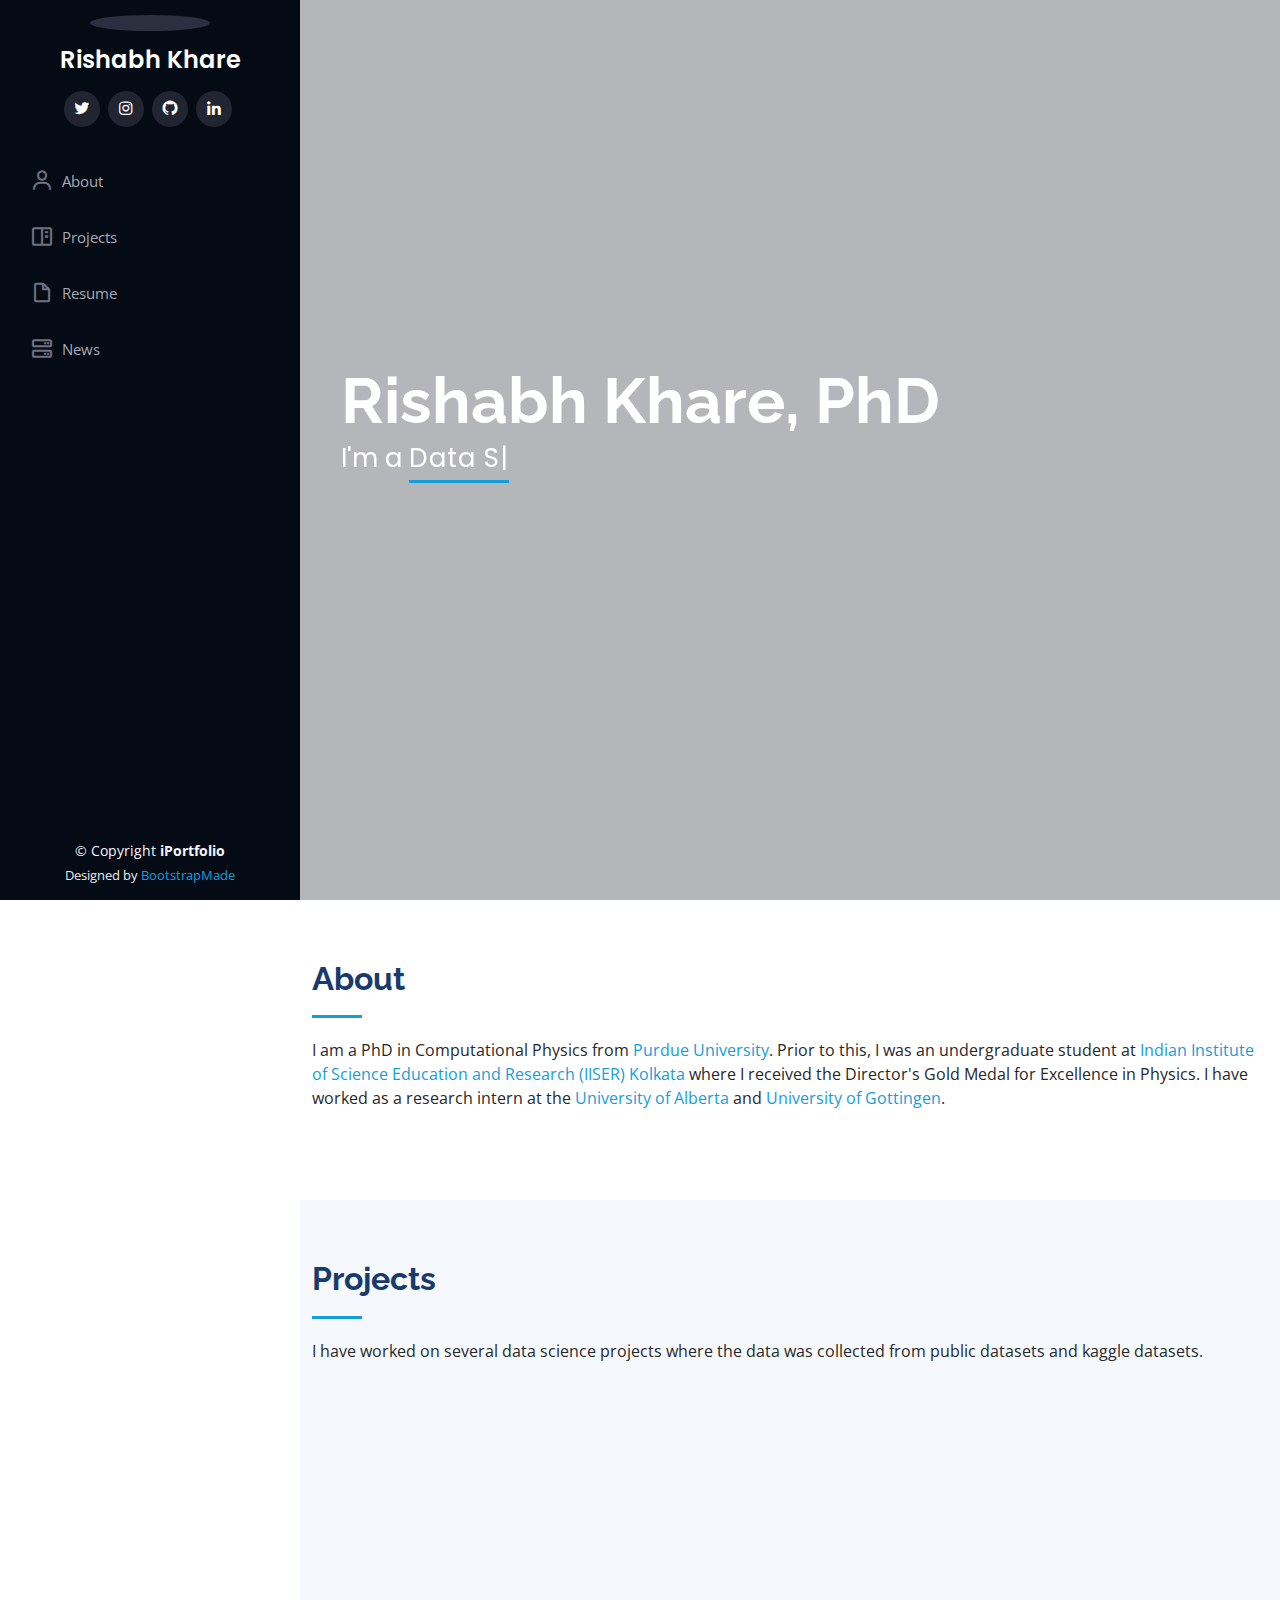
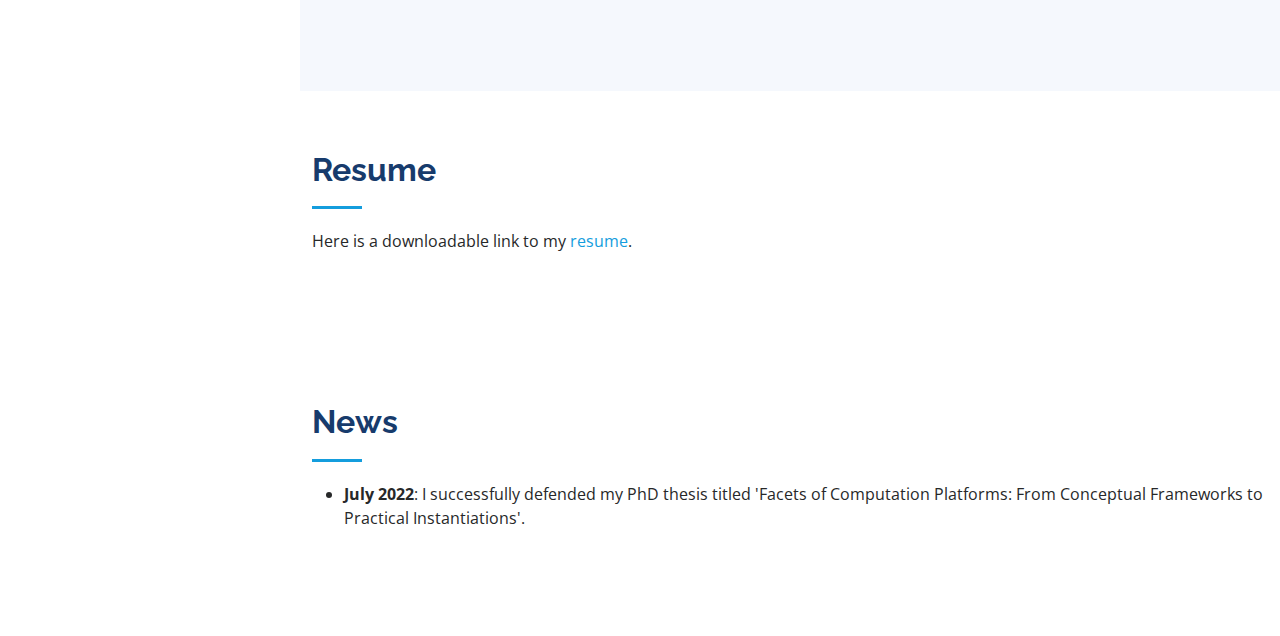
==== index.html @ c4507244 "changed contact section" ====
<!DOCTYPE html>
<html lang="en">

<head>
  <meta charset="utf-8">
  <meta content="width=device-width, initial-scale=1.0" name="viewport">

  <title>Rishabh Khare - Index</title>
  <meta content="" name="description">
  <meta content="" name="keywords">

  <!-- Favicons -->
  <link href="assets/img/favicon.png" rel="icon">
  <link href="assets/img/apple-touch-icon.png" rel="apple-touch-icon">

  <!-- Google Fonts -->
  <link
    href="https://fonts.googleapis.com/css?family=Open+Sans:300,300i,400,400i,600,600i,700,700i|Raleway:300,300i,400,400i,500,500i,600,600i,700,700i|Poppins:300,300i,400,400i,500,500i,600,600i,700,700i"
    rel="stylesheet">

  <!-- Vendor CSS Files -->
  <link href="assets/vendor/aos/aos.css" rel="stylesheet">
  <link href="assets/vendor/bootstrap/css/bootstrap.min.css" rel="stylesheet">
  <link href="assets/vendor/bootstrap-icons/bootstrap-icons.css" rel="stylesheet">
  <link href="assets/vendor/boxicons/css/boxicons.min.css" rel="stylesheet">
  <link href="assets/vendor/glightbox/css/glightbox.min.css" rel="stylesheet">
  <link href="assets/vendor/swiper/swiper-bundle.min.css" rel="stylesheet">

  <!-- Template Main CSS File -->
  <link href="assets/css/style.css" rel="stylesheet">

  <!-- =======================================================
  * Template Name: iPortfolio - v3.7.0
  * Template URL: https://bootstrapmade.com/iportfolio-bootstrap-portfolio-websites-template/
  * Author: BootstrapMade.com
  * License: https://bootstrapmade.com/license/
  ======================================================== -->
</head>

<body>

  <!-- ======= Mobile nav toggle button ======= -->
  <i class="bi bi-list mobile-nav-toggle d-xl-none"></i>

  <!-- ======= Header ======= -->
  <header id="header">
    <div class="d-flex flex-column">

      <div class="profile">
        <img src="assets/img/profile-img.jpeg" alt="" class="img-fluid rounded-circle">
        <h1 class="text-light"><a href="index.html">Rishabh Khare</a></h1>
        <div class="social-links mt-3 text-center">
          <a href="https://twitter.com/rish_khare" class="twitter"><i class="bx bxl-twitter"></i></a>
          <!-- <a href="#" class="facebook"><i class="bx bxl-facebook"></i></a> -->
          <a href="https://www.instagram.com/amateu_rish/" class="instagram"><i class="bx bxl-instagram"></i></a>
          <!-- <a href="#" class="google-plus"><i class="bx bxl-skype"></i></a> -->
          <a href="https://github.com/rishkhare" class="github"><i class="bx bxl-github"></i></a>
          <a href="https://www.linkedin.com/in/rishabhkhare/" class="linkedin"><i class="bx bxl-linkedin"></i></a>
        </div>
      </div>

      <nav id="navbar" class="nav-menu navbar">
        <ul>
          <!-- <li><a href="#hero" class="nav-link scrollto active"><i class="bx bx-home"></i> <span>Home</span></a></li> -->
          <li><a href="#about" class="nav-link scrollto"><i class="bx bx-user"></i> <span>About</span></a></li>
          <li><a href="#portfolio" class="nav-link scrollto"><i class="bx bx-book-content"></i>
              <span>Projects</span></a></li>
          <li><a href="#resume" class="nav-link scrollto"><i class="bx bx-file-blank"></i> <span>Resume</span></a></li>
          <li><a href="#services" class="nav-link scrollto"><i class="bx bx-server"></i> <span>News</span></a></li>
          <!-- <li><a href="#contact" class="nav-link scrollto"><i class="bx bx-envelope"></i> <span>Contact</span></a></li> -->
        </ul>
      </nav><!-- .nav-menu -->
    </div>
  </header><!-- End Header -->

  <!-- ======= Hero Section ======= -->
  <section id="hero" class="d-flex flex-column justify-content-center align-items-center">
    <div class="hero-container" data-aos="fade-in">
      <h1>Rishabh Khare, PhD</h1>
      <p>I'm a <span class="typed" data-typed-items="Data Scientist, Researcher, Educator"></span></p>
    </div>
  </section>
  <!--End Hero-->

  <main id="main">

    <!-- ======= About Section ======= -->
    <section id="about" class="about">
      <div class="container">

        <div class="section-title">
          <h2>About</h2>
          <p>I am a PhD in Computational Physics from <a href="https://purdue.edu">Purdue University</a>. Prior to this,
            I was an undergraduate student at <a href="https://www.iiserkol.ac.in">Indian Institute of Science Education
              and Research (IISER) Kolkata</a> where I received the Director's Gold Medal for Excellence in Physics. I
            have worked as a research intern at the <a href="https://www.ualberta.ca">University of Alberta</a> and <a
              href="https://www.uni-goettingen.de/en/1.html">University of Gottingen</a>.

          </p>
        </div>

        <!-- <div class="row">
          <div class="col-lg-4" data-aos="fade-right">
            <img src="assets/img/profile-img.jpg" class="img-fluid" alt="">
          </div>
          <div class="col-lg-8 pt-4 pt-lg-0 content" data-aos="fade-left">
            <h3>UI/UX Designer &amp; Web Developer.</h3>
            <p class="fst-italic">
              Lorem ipsum dolor sit amet, consectetur adipiscing elit, sed do eiusmod tempor incididunt ut labore et
              dolore
              magna aliqua.
            </p>
            <div class="row">
              <div class="col-lg-6">
                <ul>
                  <li><i class="bi bi-chevron-right"></i> <strong>Birthday:</strong> <span>1 May 1995</span></li>
                  <li><i class="bi bi-chevron-right"></i> <strong>Website:</strong> <span>www.example.com</span></li>
                  <li><i class="bi bi-chevron-right"></i> <strong>Phone:</strong> <span>+123 456 7890</span></li>
                  <li><i class="bi bi-chevron-right"></i> <strong>City:</strong> <span>West Lafayette, IN, USA</span>
                  </li>
                </ul>
              </div>
              <div class="col-lg-6">
                <ul>
                  <li><i class="bi bi-chevron-right"></i> <strong>Age:</strong> <span>30</span></li>
                  <li><i class="bi bi-chevron-right"></i> <strong>Degree:</strong> <span>Master</span></li>
                  <li><i class="bi bi-chevron-right"></i> <strong>PhEmailone:</strong> <span>email@example.com</span>
                  </li>
                  <li><i class="bi bi-chevron-right"></i> <strong>Freelance:</strong> <span>Available</span></li>
                </ul>
              </div>
            </div>
            <p>

            </p>
          </div>
        </div> -->

      </div>
    </section><!-- End About Section -->

    <!-- ======= Facts Section ======= -->
    <!-- <section id="facts" class="facts">
      <div class="container">

        <div class="section-title">
          <h2>Facts</h2>
          <p>Magnam dolores commodi suscipit. Necessitatibus eius consequatur ex aliquid fuga eum quidem. Sit sint
            consectetur velit. Quisquam quos quisquam cupiditate. Et nemo qui impedit suscipit alias ea. Quia fugiat sit
            in iste officiis commodi quidem hic quas.</p>
        </div>

        <div class="row no-gutters">

          <div class="col-lg-3 col-md-6 d-md-flex align-items-md-stretch" data-aos="fade-up">
            <div class="count-box">
              <i class="bi bi-emoji-smile"></i>
              <span data-purecounter-start="0" data-purecounter-end="232" data-purecounter-duration="1"
                class="purecounter"></span>
              <p><strong>Happy Clients</strong> consequuntur quae</p>
            </div>
          </div>

          <div class="col-lg-3 col-md-6 d-md-flex align-items-md-stretch" data-aos="fade-up" data-aos-delay="100">
            <div class="count-box">
              <i class="bi bi-journal-richtext"></i>
              <span data-purecounter-start="0" data-purecounter-end="521" data-purecounter-duration="1"
                class="purecounter"></span>
              <p><strong>Projects</strong> adipisci atque cum quia aut</p>
            </div>
          </div>

          <div class="col-lg-3 col-md-6 d-md-flex align-items-md-stretch" data-aos="fade-up" data-aos-delay="200">
            <div class="count-box">
              <i class="bi bi-headset"></i>
              <span data-purecounter-start="0" data-purecounter-end="1453" data-purecounter-duration="1"
                class="purecounter"></span>
              <p><strong>Hours Of Support</strong> aut commodi quaerat</p>
            </div>
          </div>

          <div class="col-lg-3 col-md-6 d-md-flex align-items-md-stretch" data-aos="fade-up" data-aos-delay="300">
            <div class="count-box">
              <i class="bi bi-people"></i>
              <span data-purecounter-start="0" data-purecounter-end="32" data-purecounter-duration="1"
                class="purecounter"></span>
              <p><strong>Hard Workers</strong> rerum asperiores dolor</p>
            </div>
          </div>

        </div>

      </div>
    </section>End Facts Section -->

    <!-- ======= Skills Section ======= -->
    <!-- <section id="skills" class="skills section-bg">
      <div class="container">

        <div class="section-title">
          <h2>Skills</h2>
          <p>Magnam dolores commodi suscipit. Necessitatibus eius consequatur ex aliquid fuga eum quidem. Sit sint
            consectetur velit. Quisquam quos quisquam cupiditate. Et nemo qui impedit suscipit alias ea. Quia fugiat sit
            in iste officiis commodi quidem hic quas.</p>
        </div>

        <div class="row skills-content">

          <div class="col-lg-6" data-aos="fade-up">

            <div class="progress">
              <span class="skill">HTML <i class="val">100%</i></span>
              <div class="progress-bar-wrap">
                <div class="progress-bar" role="progressbar" aria-valuenow="100" aria-valuemin="0" aria-valuemax="100">
                </div>
              </div>
            </div>

            <div class="progress">
              <span class="skill">CSS <i class="val">90%</i></span>
              <div class="progress-bar-wrap">
                <div class="progress-bar" role="progressbar" aria-valuenow="90" aria-valuemin="0" aria-valuemax="100">
                </div>
              </div>
            </div>

            <div class="progress">
              <span class="skill">JavaScript <i class="val">75%</i></span>
              <div class="progress-bar-wrap">
                <div class="progress-bar" role="progressbar" aria-valuenow="75" aria-valuemin="0" aria-valuemax="100">
                </div>
              </div>
            </div>

          </div>

          <div class="col-lg-6" data-aos="fade-up" data-aos-delay="100">

            <div class="progress">
              <span class="skill">PHP <i class="val">80%</i></span>
              <div class="progress-bar-wrap">
                <div class="progress-bar" role="progressbar" aria-valuenow="80" aria-valuemin="0" aria-valuemax="100">
                </div>
              </div>
            </div>

            <div class="progress">
              <span class="skill">WordPress/CMS <i class="val">90%</i></span>
              <div class="progress-bar-wrap">
                <div class="progress-bar" role="progressbar" aria-valuenow="90" aria-valuemin="0" aria-valuemax="100">
                </div>
              </div>
            </div>

            <div class="progress">
              <span class="skill">Photoshop <i class="val">55%</i></span>
              <div class="progress-bar-wrap">
                <div class="progress-bar" role="progressbar" aria-valuenow="55" aria-valuemin="0" aria-valuemax="100">
                </div>
              </div>
            </div>

          </div>

        </div>

      </div>
    </section>End Skills Section -->

    <!-- ======= Portfolio Section ======= -->
    <section id="portfolio" class="portfolio section-bg">
      <div class="container">

        <div class="section-title">
          <h2>Projects</h2>
          <p>I have worked on several data science projects where the data was collected from public datasets and kaggle
            datasets.</p>
        </div>

        <div class="row" data-aos="fade-up">
          <div class="col-lg-12 d-flex justify-content-center">
            <ul id="portfolio-flters">
              <li data-filter="*" class="filter-active">All</li>
              <li data-filter=".filter-app">Regression</li>
              <li data-filter=".filter-card">Classification</li>
              <li data-filter=".filter-web">Deep Learning</li>
            </ul>
          </div>
        </div>

        <div class="row portfolio-container" data-aos="fade-up" data-aos-delay="100">

          <div class="col-lg-4 col-md-6 portfolio-item filter-app">
            <div class="portfolio-wrap">
              <img src="assets/img/portfolio/portfolio-1.jpg" class="img-fluid" alt="">
              <div class="portfolio-links">
                <a href="assets/img/portfolio/portfolio-1.jpg" data-gallery="portfolioGallery"
                  class="portfolio-lightbox" title="App 1"><i class="bx bx-plus"></i></a>
                <a href="portfolio-details.html" title="More Details"><i class="bx bx-link"></i></a>
              </div>
            </div>
          </div>

          <div class="col-lg-4 col-md-6 portfolio-item filter-web">
            <div class="portfolio-wrap">
              <img src="assets/img/portfolio/portfolio-2.jpg" class="img-fluid" alt="">
              <div class="portfolio-links">
                <a href="assets/img/portfolio/portfolio-2.jpg" data-gallery="portfolioGallery"
                  class="portfolio-lightbox" title="Web 3"><i class="bx bx-plus"></i></a>
                <a href="portfolio-details.html" title="More Details"><i class="bx bx-link"></i></a>
              </div>
            </div>
          </div>

          <div class="col-lg-4 col-md-6 portfolio-item filter-app">
            <div class="portfolio-wrap">
              <img src="assets/img/portfolio/portfolio-3.jpg" class="img-fluid" alt="">
              <div class="portfolio-links">
                <a href="assets/img/portfolio/portfolio-3.jpg" data-gallery="portfolioGallery"
                  class="portfolio-lightbox" title="App 2"><i class="bx bx-plus"></i></a>
                <a href="portfolio-details.html" title="More Details"><i class="bx bx-link"></i></a>
              </div>
            </div>
          </div>

          <div class="col-lg-4 col-md-6 portfolio-item filter-card">
            <div class="portfolio-wrap">
              <img src="assets/img/portfolio/portfolio-4.jpg" class="img-fluid" alt="">
              <div class="portfolio-links">
                <a href="assets/img/portfolio/portfolio-4.jpg" data-gallery="portfolioGallery"
                  class="portfolio-lightbox" title="Card 2"><i class="bx bx-plus"></i></a>
                <a href="portfolio-details.html" title="More Details"><i class="bx bx-link"></i></a>
              </div>
            </div>
          </div>

          <div class="col-lg-4 col-md-6 portfolio-item filter-web">
            <div class="portfolio-wrap">
              <img src="assets/img/portfolio/portfolio-5.jpg" class="img-fluid" alt="">
              <div class="portfolio-links">
                <a href="assets/img/portfolio/portfolio-5.jpg" data-gallery="portfolioGallery"
                  class="portfolio-lightbox" title="Web 2"><i class="bx bx-plus"></i></a>
                <a href="portfolio-details.html" title="More Details"><i class="bx bx-link"></i></a>
              </div>
            </div>
          </div>

          <div class="col-lg-4 col-md-6 portfolio-item filter-app">
            <div class="portfolio-wrap">
              <img src="assets/img/portfolio/portfolio-6.jpg" class="img-fluid" alt="">
              <div class="portfolio-links">
                <a href="assets/img/portfolio/portfolio-6.jpg" data-gallery="portfolioGallery"
                  class="portfolio-lightbox" title="App 3"><i class="bx bx-plus"></i></a>
                <a href="portfolio-details.html" title="More Details"><i class="bx bx-link"></i></a>
              </div>
            </div>
          </div>

          <div class="col-lg-4 col-md-6 portfolio-item filter-card">
            <div class="portfolio-wrap">
              <img src="assets/img/portfolio/portfolio-7.jpg" class="img-fluid" alt="">
              <div class="portfolio-links">
                <a href="assets/img/portfolio/portfolio-7.jpg" data-gallery="portfolioGallery"
                  class="portfolio-lightbox" title="Card 1"><i class="bx bx-plus"></i></a>
                <a href="portfolio-details.html" title="More Details"><i class="bx bx-link"></i></a>
              </div>
            </div>
          </div>

          <div class="col-lg-4 col-md-6 portfolio-item filter-card">
            <div class="portfolio-wrap">
              <img src="assets/img/portfolio/portfolio-8.jpg" class="img-fluid" alt="">
              <div class="portfolio-links">
                <a href="assets/img/portfolio/portfolio-8.jpg" data-gallery="portfolioGallery"
                  class="portfolio-lightbox" title="Card 3"><i class="bx bx-plus"></i></a>
                <a href="portfolio-details.html" title="More Details"><i class="bx bx-link"></i></a>
              </div>
            </div>
          </div>

          <div class="col-lg-4 col-md-6 portfolio-item filter-web">
            <div class="portfolio-wrap">
              <img src="assets/img/portfolio/portfolio-9.jpg" class="img-fluid" alt="">
              <div class="portfolio-links">
                <a href="assets/img/portfolio/portfolio-9.jpg" data-gallery="portfolioGallery"
                  class="portfolio-lightbox" title="Web 3"><i class="bx bx-plus"></i></a>
                <a href="portfolio-details.html" title="More Details"><i class="bx bx-link"></i></a>
              </div>
            </div>
          </div>

        </div>

      </div>
    </section><!-- End Portfolio Section -->


    <!-- ======= Resume Section ======= -->
    <section id="resume" class="resume">
      <div class="container">

        <div class="section-title">
          <h2>Resume</h2>
          <p>Here is a downloadable link to my <a
              href="https://drive.google.com/file/d/1xAiihQQOw8jz7MWobde2dkPe4ug_EUah/view?usp=sharing">resume</a>.</p>
        </div>

        <!-- <div class="row">
          <div class="col-lg-6" data-aos="fade-up">
            <h3 class="resume-title">Sumary</h3>
            <div class="resume-item pb-0">
              <h4>Alex Smith</h4>
              <p><em>Innovative and deadline-driven Graphic Designer with 3+ years of experience designing and
                  developing user-centered digital/print marketing material from initial concept to final, polished
                  deliverable.</em></p>
              <ul>
                <li>Portland par 127,Orlando, FL</li>
                <li>(123) 456-7891</li>
                <li>alice.barkley@example.com</li>
              </ul>
            </div>

            <h3 class="resume-title">Education</h3>
            <div class="resume-item">
              <h4>Master of Fine Arts &amp; Graphic Design</h4>
              <h5>2015 - 2016</h5>
              <p><em>Rochester Institute of Technology, Rochester, NY</em></p>
              <p>Qui deserunt veniam. Et sed aliquam labore tempore sed quisquam iusto autem sit. Ea vero voluptatum qui
                ut dignissimos deleniti nerada porti sand markend</p>
            </div>
            <div class="resume-item">
              <h4>Bachelor of Fine Arts &amp; Graphic Design</h4>
              <h5>2010 - 2014</h5>
              <p><em>Rochester Institute of Technology, Rochester, NY</em></p>
              <p>Quia nobis sequi est occaecati aut. Repudiandae et iusto quae reiciendis et quis Eius vel ratione eius
                unde vitae rerum voluptates asperiores voluptatem Earum molestiae consequatur neque etlon sader mart
                dila</p>
            </div>
          </div>
          <div class="col-lg-6" data-aos="fade-up" data-aos-delay="100">
            <h3 class="resume-title">Professional Experience</h3>
            <div class="resume-item">
              <h4>Senior graphic design specialist</h4>
              <h5>2019 - Present</h5>
              <p><em>Experion, New York, NY </em></p>
              <ul>
                <li>Lead in the design, development, and implementation of the graphic, layout, and production
                  communication materials</li>
                <li>Delegate tasks to the 7 members of the design team and provide counsel on all aspects of the
                  project. </li>
                <li>Supervise the assessment of all graphic materials in order to ensure quality and accuracy of the
                  design</li>
                <li>Oversee the efficient use of production project budgets ranging from $2,000 - $25,000</li>
              </ul>
            </div>
            <div class="resume-item">
              <h4>Graphic design specialist</h4>
              <h5>2017 - 2018</h5>
              <p><em>Stepping Stone Advertising, New York, NY</em></p>
              <ul>
                <li>Developed numerous marketing programs (logos, brochures,infographics, presentations, and
                  advertisements).</li>
                <li>Managed up to 5 projects or tasks at a given time while under pressure</li>
                <li>Recommended and consulted with clients on the most appropriate graphic design</li>
                <li>Created 4+ design presentations and proposals a month for clients and account managers</li>
              </ul>
            </div>
          </div>
        </div> -->

      </div>
    </section><!-- End Resume Section -->



    <!-- ======= News Section ======= -->
    <section id="services" class="services">
      <div class="container">

        <div class="section-title">
          <h2>News</h2>
          <p>
          <ul>
            <li><b>July 2022</b>: I successfully defended my PhD thesis titled 'Facets of Computation Platforms: From
              Conceptual
              Frameworks to Practical Instantiations'.</li>
          </ul>
          </p>
        </div>



      </div>
    </section><!-- End News Section -->



    <!-- ======= Contact Section ======= -->
    <!--<section id="contact" class="contact">
      <div class="container">

        <div class="section-title">
          <h2>Contact</h2>
           <p>Magnam dolores commodi suscipit. Necessitatibus eius consequatur ex aliquid fuga eum quidem. Sit sint
                consectetur velit. Quisquam quos quisquam cupiditate. Et nemo qui impedit suscipit alias ea. Quia fugiat
                sit
                in iste officiis commodi quidem hic quas.</p> 
        </div>

         <div class="row" data-aos="fade-in">

          <div class="col-lg-5 d-flex align-items-stretch">
            <div class="info">
              <div class="address">
                <i class="bi bi-geo-alt"></i>
                <h4>Location:</h4>
                <p>West Lafayette, IN 47906</p>
              </div>

              <div class="email">
                <i class="bi bi-envelope"></i>
                <h4>Email:</h4>
                <p>rishabhkhare93@gmail.com</p>
              </div>

               <div class="phone">
                    <i class="bi bi-phone"></i>
                    <h4>Call:</h4>
                    <p>+1 5589 55488 55s</p>
                  </div> 


              <iframe
                src="https://www.google.com/maps/embed?pb=!1m18!1m12!1m3!1d48576.304261182784!2d-86.95186221590484!3d40.45271607926088!2m3!1f0!2f0!3f0!3m2!1i1024!2i768!4f13.1!3m3!1m2!1s0x8812fd472165042d%3A0xdf75e293a8a11bef!2sWest%20Lafayette%2C%20IN!5e0!3m2!1sen!2sus!4v1658248656885!5m2!1sen!2sus"
                frameborder="0" style="border:0; width: 100%; height: 290px;" allowfullscreen=""></iframe>
            </div>

          </div> 

        <div class="col-lg-7 mt-5 mt-lg-0 d-flex align-items-stretch">
          <form action="forms/contact.php" method="post" role="form" class="php-email-form">
            <div class="row">
              <div class="form-group col-md-6">
                <label for="name">Your Name</label>
                <input type="text" name="name" class="form-control" id="name" required>
              </div>
              <div class="form-group col-md-6">
                <label for="name">Your Email</label>
                <input type="email" class="form-control" name="email" id="email" required>
              </div>
            </div>
            <div class="form-group">
              <label for="name">Subject</label>
              <input type="text" class="form-control" name="subject" id="subject" required>
            </div>
            <div class="form-group">
              <label for="name">Message</label>
              <textarea class="form-control" name="message" rows="10" required></textarea>
            </div>
            <div class="my-3">
              <div class="loading">Loading</div>
              <div class="error-message"></div>
              <div class="sent-message">Your message has been sent. Thank you!</div>
            </div>
            <div class="text-center"><button type="submit">Send Message</button></div>
          </form>
        </div>

      </div>

      </div>
    </section>-->
    <!-- End Contact Section -->

  </main><!-- End #main -->

  <!-- ======= Footer ======= -->
  <footer id="footer">
    <div class="container">
      <div class="copyright">
        &copy; Copyright <strong><span>iPortfolio</span></strong>
      </div>
      <div class="credits">
        <!-- All the links in the footer should remain intact. -->
        <!-- You can delete the links only if you purchased the pro version. -->
        <!-- Licensing information: https://bootstrapmade.com/license/ -->
        <!-- Purchase the pro version with working PHP/AJAX contact form: https://bootstrapmade.com/iportfolio-bootstrap-portfolio-websites-template/ -->
        Designed by <a href="https://bootstrapmade.com/">BootstrapMade</a>
      </div>
    </div>
  </footer><!-- End  Footer -->

  <a href="#" class="back-to-top d-flex align-items-center justify-content-center"><i
      class="bi bi-arrow-up-short"></i></a>

  <!-- Vendor JS Files -->
  <script src="assets/vendor/purecounter/purecounter.js"></script>
  <script src="assets/vendor/aos/aos.js"></script>
  <script src="assets/vendor/bootstrap/js/bootstrap.bundle.min.js"></script>
  <script src="assets/vendor/glightbox/js/glightbox.min.js"></script>
  <script src="assets/vendor/isotope-layout/isotope.pkgd.min.js"></script>
  <script src="assets/vendor/swiper/swiper-bundle.min.js"></script>
  <script src="assets/vendor/typed.js/typed.min.js"></script>
  <script src="assets/vendor/waypoints/noframework.waypoints.js"></script>
  <script src="assets/vendor/php-email-form/validate.js"></script>

  <!-- Template Main JS File -->
  <script src="assets/js/main.js"></script>

</body>

</html>
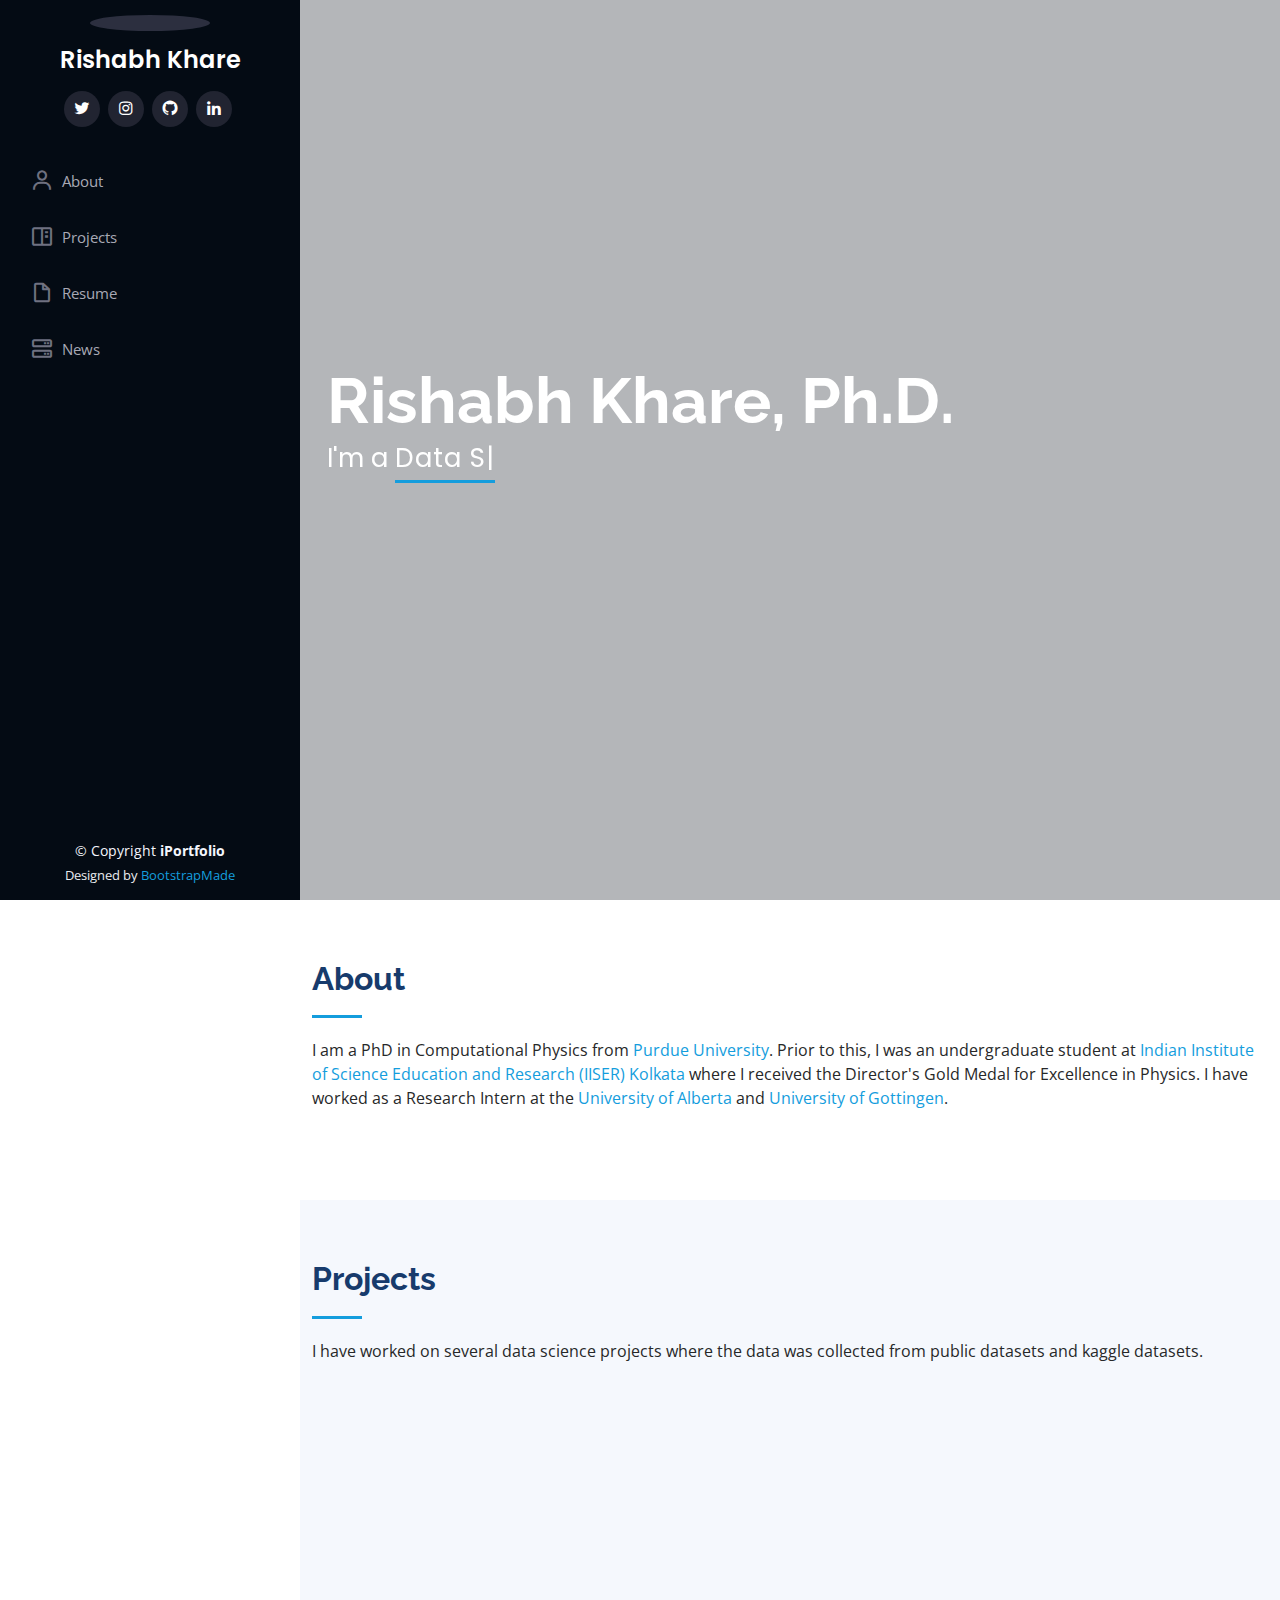
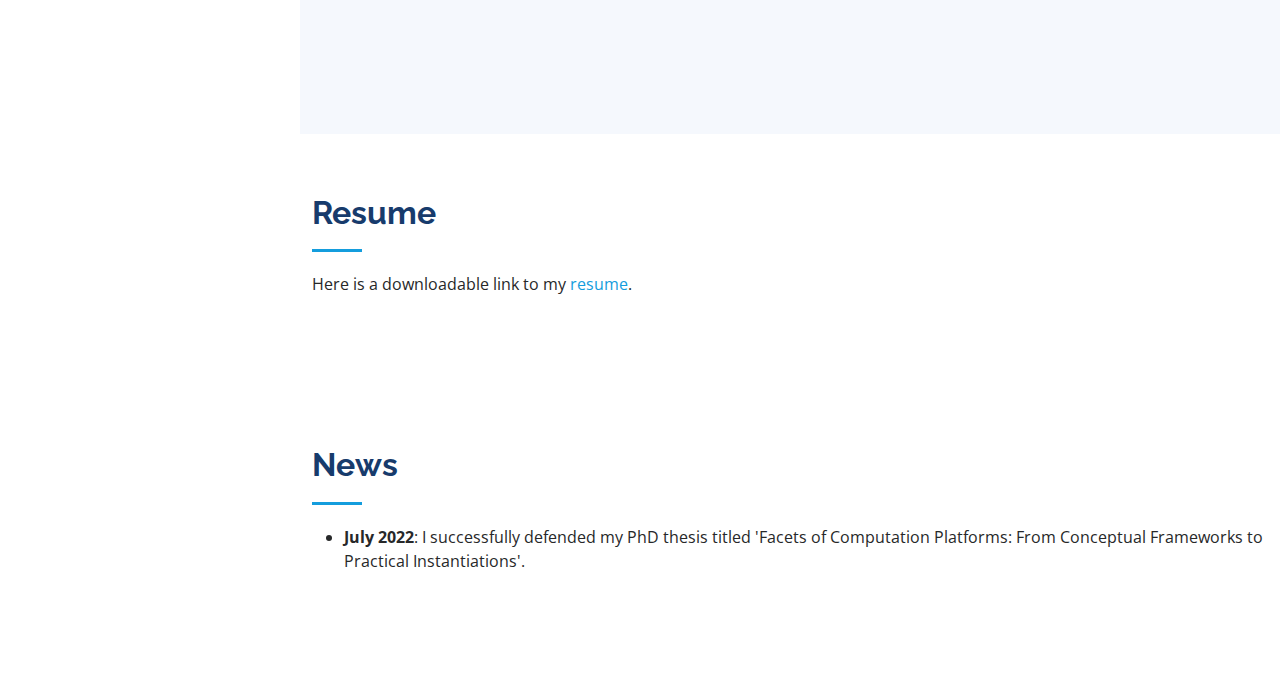
==== commit 9cf24714: "added item in portfolio" ====
--- a/index.html
+++ b/index.html
@@ -76,7 +76,7 @@
   <!-- ======= Hero Section ======= -->
   <section id="hero" class="d-flex flex-column justify-content-center align-items-center">
     <div class="hero-container" data-aos="fade-in">
-      <h1>Rishabh Khare, PhD</h1>
+      <h1>Rishabh Khare, Ph.D.</h1>
       <p>I'm a <span class="typed" data-typed-items="Data Scientist, Researcher, Educator"></span></p>
     </div>
   </section>
@@ -93,7 +93,7 @@
           <p>I am a PhD in Computational Physics from <a href="https://purdue.edu">Purdue University</a>. Prior to this,
             I was an undergraduate student at <a href="https://www.iiserkol.ac.in">Indian Institute of Science Education
               and Research (IISER) Kolkata</a> where I received the Director's Gold Medal for Excellence in Physics. I
-            have worked as a research intern at the <a href="https://www.ualberta.ca">University of Alberta</a> and <a
+            have worked as a Research Intern at the <a href="https://www.ualberta.ca">University of Alberta</a> and <a
               href="https://www.uni-goettingen.de/en/1.html">University of Gottingen</a>.
 
           </p>
@@ -277,7 +277,7 @@
             datasets.</p>
         </div>
 
-        <div class="row" data-aos="fade-up">
+        <!-- <div class="row" data-aos="fade-up">
           <div class="col-lg-12 d-flex justify-content-center">
             <ul id="portfolio-flters">
               <li data-filter="*" class="filter-active">All</li>
@@ -286,33 +286,34 @@
               <li data-filter=".filter-web">Deep Learning</li>
             </ul>
           </div>
-        </div>
+        </div> -->
 
         <div class="row portfolio-container" data-aos="fade-up" data-aos-delay="100">
 
-          <div class="col-lg-4 col-md-6 portfolio-item filter-app">
-            <div class="portfolio-wrap">
-              <img src="assets/img/portfolio/portfolio-1.jpg" class="img-fluid" alt="">
-              <div class="portfolio-links">
-                <a href="assets/img/portfolio/portfolio-1.jpg" data-gallery="portfolioGallery"
-                  class="portfolio-lightbox" title="App 1"><i class="bx bx-plus"></i></a>
-                <a href="portfolio-details.html" title="More Details"><i class="bx bx-link"></i></a>
-              </div>
-            </div>
-          </div>
-
-          <div class="col-lg-4 col-md-6 portfolio-item filter-web">
-            <div class="portfolio-wrap">
+          <div class="col-lg-4 col-md-6 portfolio-item filter-card">
+            <a href="https://github.com/rishkhare/soccer_clustering">
+              <img src="assets/img/portfolio/portfolio-3.jpg" class="img-fluid" alt="">
+              <div style="text-align: center;">Soccer players similarity clustering</div>
+            </a>
+          </div>
+
+          <div class="col-lg-4 col-md-6 portfolio-item filter-card">
+            <a href="https://github.com/rishkhare/churn_prediction">
+              <figure>
+                <img src="assets/img/portfolio/portfolio-1.jpg" class="img-fluid" alt="">
+                <div style="text-align: center;">Bank Customer Churn Prediction</div>
+              </figure>
+            </a>
+          </div>
+
+          <div class="col-lg-4 col-md-6 portfolio-item filter-card">
+            <a href="https://github.com/rishkhare/ev_prediction">
               <img src="assets/img/portfolio/portfolio-2.jpg" class="img-fluid" alt="">
-              <div class="portfolio-links">
-                <a href="assets/img/portfolio/portfolio-2.jpg" data-gallery="portfolioGallery"
-                  class="portfolio-lightbox" title="Web 3"><i class="bx bx-plus"></i></a>
-                <a href="portfolio-details.html" title="More Details"><i class="bx bx-link"></i></a>
-              </div>
-            </div>
-          </div>
-
-          <div class="col-lg-4 col-md-6 portfolio-item filter-app">
+              <div style="text-align: center;">Electric Vehicle Price Prediction</div>
+            </a>
+          </div>
+
+          <!-- <div class="col-lg-4 col-md-6 portfolio-item filter-app">
             <div class="portfolio-wrap">
               <img src="assets/img/portfolio/portfolio-3.jpg" class="img-fluid" alt="">
               <div class="portfolio-links">
@@ -387,7 +388,7 @@
                 <a href="portfolio-details.html" title="More Details"><i class="bx bx-link"></i></a>
               </div>
             </div>
-          </div>
+          </div> -->
 
         </div>
 
@@ -404,69 +405,6 @@
           <p>Here is a downloadable link to my <a
               href="https://drive.google.com/file/d/1xAiihQQOw8jz7MWobde2dkPe4ug_EUah/view?usp=sharing">resume</a>.</p>
         </div>
-
-        <!-- <div class="row">
-          <div class="col-lg-6" data-aos="fade-up">
-            <h3 class="resume-title">Sumary</h3>
-            <div class="resume-item pb-0">
-              <h4>Alex Smith</h4>
-              <p><em>Innovative and deadline-driven Graphic Designer with 3+ years of experience designing and
-                  developing user-centered digital/print marketing material from initial concept to final, polished
-                  deliverable.</em></p>
-              <ul>
-                <li>Portland par 127,Orlando, FL</li>
-                <li>(123) 456-7891</li>
-                <li>alice.barkley@example.com</li>
-              </ul>
-            </div>
-
-            <h3 class="resume-title">Education</h3>
-            <div class="resume-item">
-              <h4>Master of Fine Arts &amp; Graphic Design</h4>
-              <h5>2015 - 2016</h5>
-              <p><em>Rochester Institute of Technology, Rochester, NY</em></p>
-              <p>Qui deserunt veniam. Et sed aliquam labore tempore sed quisquam iusto autem sit. Ea vero voluptatum qui
-                ut dignissimos deleniti nerada porti sand markend</p>
-            </div>
-            <div class="resume-item">
-              <h4>Bachelor of Fine Arts &amp; Graphic Design</h4>
-              <h5>2010 - 2014</h5>
-              <p><em>Rochester Institute of Technology, Rochester, NY</em></p>
-              <p>Quia nobis sequi est occaecati aut. Repudiandae et iusto quae reiciendis et quis Eius vel ratione eius
-                unde vitae rerum voluptates asperiores voluptatem Earum molestiae consequatur neque etlon sader mart
-                dila</p>
-            </div>
-          </div>
-          <div class="col-lg-6" data-aos="fade-up" data-aos-delay="100">
-            <h3 class="resume-title">Professional Experience</h3>
-            <div class="resume-item">
-              <h4>Senior graphic design specialist</h4>
-              <h5>2019 - Present</h5>
-              <p><em>Experion, New York, NY </em></p>
-              <ul>
-                <li>Lead in the design, development, and implementation of the graphic, layout, and production
-                  communication materials</li>
-                <li>Delegate tasks to the 7 members of the design team and provide counsel on all aspects of the
-                  project. </li>
-                <li>Supervise the assessment of all graphic materials in order to ensure quality and accuracy of the
-                  design</li>
-                <li>Oversee the efficient use of production project budgets ranging from $2,000 - $25,000</li>
-              </ul>
-            </div>
-            <div class="resume-item">
-              <h4>Graphic design specialist</h4>
-              <h5>2017 - 2018</h5>
-              <p><em>Stepping Stone Advertising, New York, NY</em></p>
-              <ul>
-                <li>Developed numerous marketing programs (logos, brochures,infographics, presentations, and
-                  advertisements).</li>
-                <li>Managed up to 5 projects or tasks at a given time while under pressure</li>
-                <li>Recommended and consulted with clients on the most appropriate graphic design</li>
-                <li>Created 4+ design presentations and proposals a month for clients and account managers</li>
-              </ul>
-            </div>
-          </div>
-        </div> -->
 
       </div>
     </section><!-- End Resume Section -->
@@ -495,82 +433,7 @@
 
 
 
-    <!-- ======= Contact Section ======= -->
-    <!--<section id="contact" class="contact">
-      <div class="container">
-
-        <div class="section-title">
-          <h2>Contact</h2>
-           <p>Magnam dolores commodi suscipit. Necessitatibus eius consequatur ex aliquid fuga eum quidem. Sit sint
-                consectetur velit. Quisquam quos quisquam cupiditate. Et nemo qui impedit suscipit alias ea. Quia fugiat
-                sit
-                in iste officiis commodi quidem hic quas.</p> 
-        </div>
-
-         <div class="row" data-aos="fade-in">
-
-          <div class="col-lg-5 d-flex align-items-stretch">
-            <div class="info">
-              <div class="address">
-                <i class="bi bi-geo-alt"></i>
-                <h4>Location:</h4>
-                <p>West Lafayette, IN 47906</p>
-              </div>
-
-              <div class="email">
-                <i class="bi bi-envelope"></i>
-                <h4>Email:</h4>
-                <p>rishabhkhare93@gmail.com</p>
-              </div>
-
-               <div class="phone">
-                    <i class="bi bi-phone"></i>
-                    <h4>Call:</h4>
-                    <p>+1 5589 55488 55s</p>
-                  </div> 
-
-
-              <iframe
-                src="https://www.google.com/maps/embed?pb=!1m18!1m12!1m3!1d48576.304261182784!2d-86.95186221590484!3d40.45271607926088!2m3!1f0!2f0!3f0!3m2!1i1024!2i768!4f13.1!3m3!1m2!1s0x8812fd472165042d%3A0xdf75e293a8a11bef!2sWest%20Lafayette%2C%20IN!5e0!3m2!1sen!2sus!4v1658248656885!5m2!1sen!2sus"
-                frameborder="0" style="border:0; width: 100%; height: 290px;" allowfullscreen=""></iframe>
-            </div>
-
-          </div> 
-
-        <div class="col-lg-7 mt-5 mt-lg-0 d-flex align-items-stretch">
-          <form action="forms/contact.php" method="post" role="form" class="php-email-form">
-            <div class="row">
-              <div class="form-group col-md-6">
-                <label for="name">Your Name</label>
-                <input type="text" name="name" class="form-control" id="name" required>
-              </div>
-              <div class="form-group col-md-6">
-                <label for="name">Your Email</label>
-                <input type="email" class="form-control" name="email" id="email" required>
-              </div>
-            </div>
-            <div class="form-group">
-              <label for="name">Subject</label>
-              <input type="text" class="form-control" name="subject" id="subject" required>
-            </div>
-            <div class="form-group">
-              <label for="name">Message</label>
-              <textarea class="form-control" name="message" rows="10" required></textarea>
-            </div>
-            <div class="my-3">
-              <div class="loading">Loading</div>
-              <div class="error-message"></div>
-              <div class="sent-message">Your message has been sent. Thank you!</div>
-            </div>
-            <div class="text-center"><button type="submit">Send Message</button></div>
-          </form>
-        </div>
-
-      </div>
-
-      </div>
-    </section>-->
-    <!-- End Contact Section -->
+
 
   </main><!-- End #main -->
 
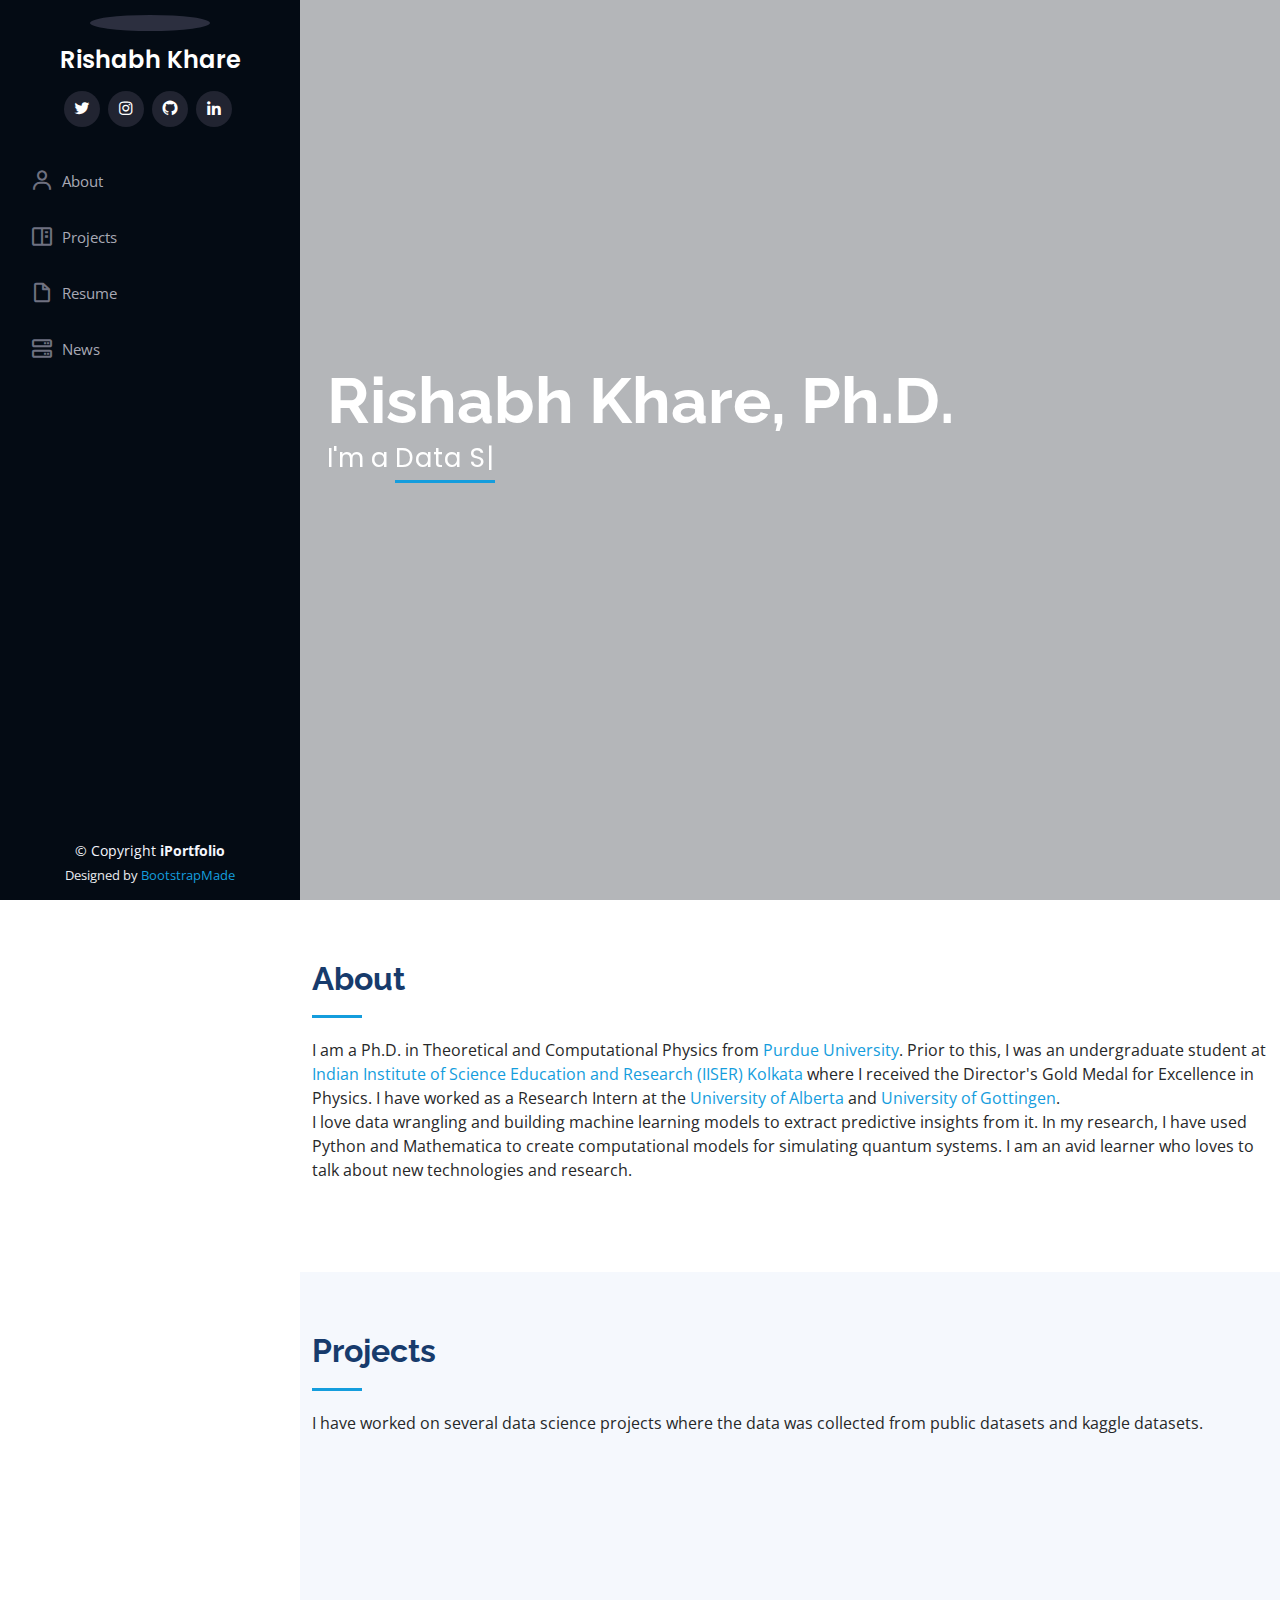
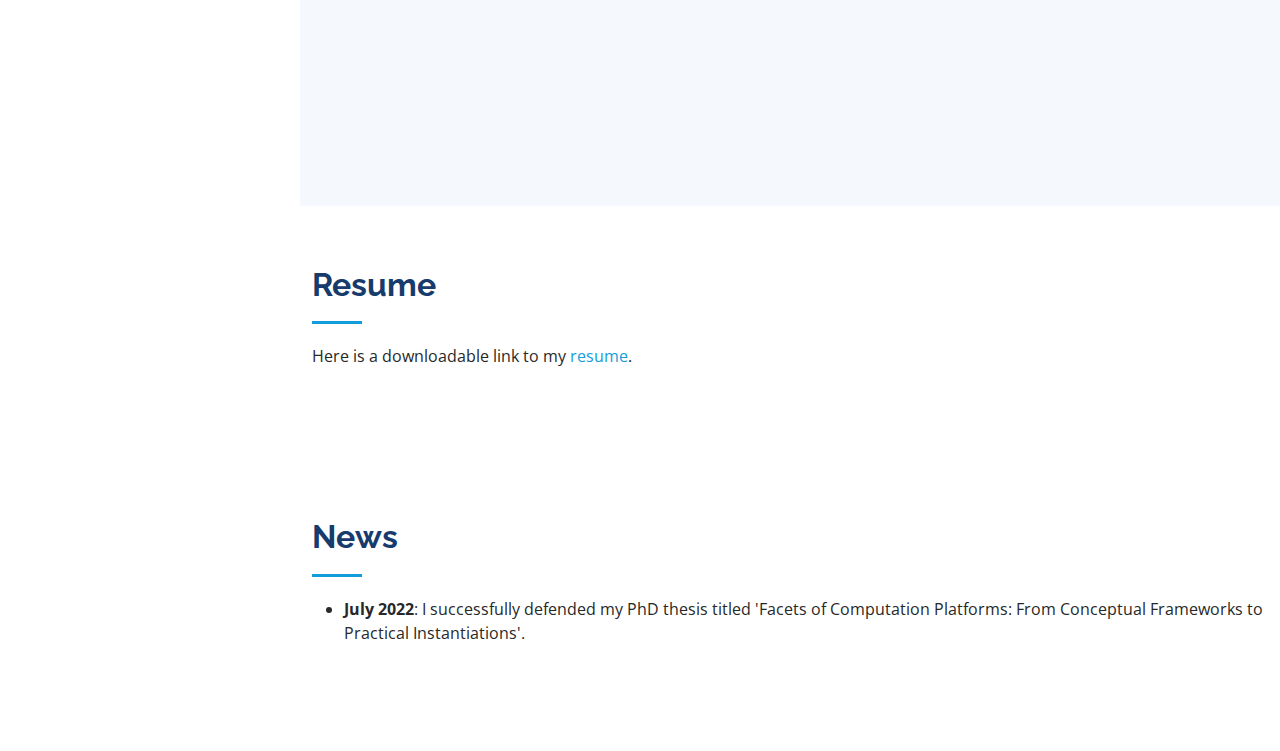
==== commit 229b7c6e: "changed about" ====
--- a/index.html
+++ b/index.html
@@ -90,11 +90,18 @@
 
         <div class="section-title">
           <h2>About</h2>
-          <p>I am a PhD in Computational Physics from <a href="https://purdue.edu">Purdue University</a>. Prior to this,
+          <p>I am a Ph.D. in Theoretical and Computational Physics from <a href="https://purdue.edu">Purdue
+              University</a>. Prior to this,
             I was an undergraduate student at <a href="https://www.iiserkol.ac.in">Indian Institute of Science Education
               and Research (IISER) Kolkata</a> where I received the Director's Gold Medal for Excellence in Physics. I
             have worked as a Research Intern at the <a href="https://www.ualberta.ca">University of Alberta</a> and <a
               href="https://www.uni-goettingen.de/en/1.html">University of Gottingen</a>.
+
+          <p>
+            I love data wrangling and building machine learning models to extract predictive insights from it. In my
+            research, I have used Python and Mathematica to create computational models for simulating quantum systems.
+            I am an avid learner who loves to talk about new technologies and research.
+          </p>
 
           </p>
         </div>
@@ -403,7 +410,7 @@
         <div class="section-title">
           <h2>Resume</h2>
           <p>Here is a downloadable link to my <a
-              href="https://drive.google.com/file/d/1xAiihQQOw8jz7MWobde2dkPe4ug_EUah/view?usp=sharing">resume</a>.</p>
+              href="https://drive.google.com/file/d/14LeUKU8zxxZ1i7sFgYkAMIUdDCaJ6Edu/view?usp=sharing">resume</a>.</p>
         </div>
 
       </div>
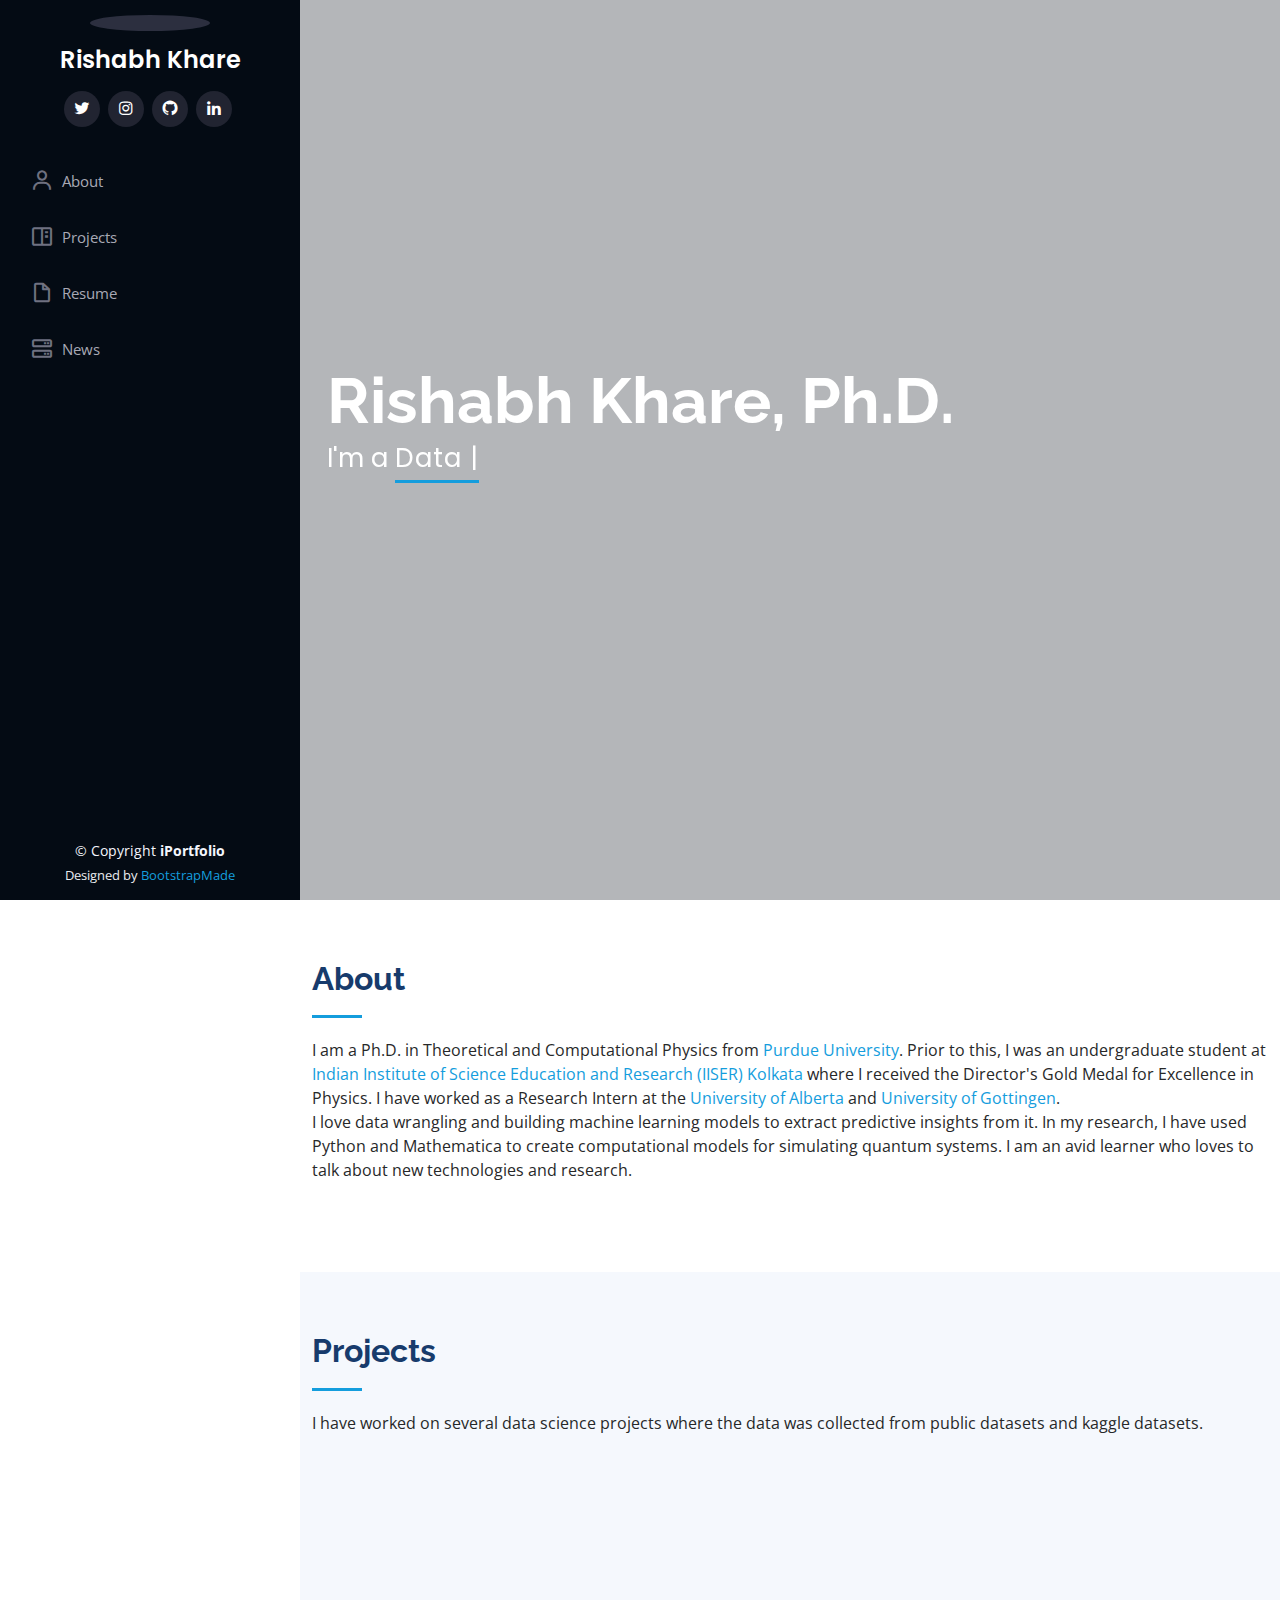
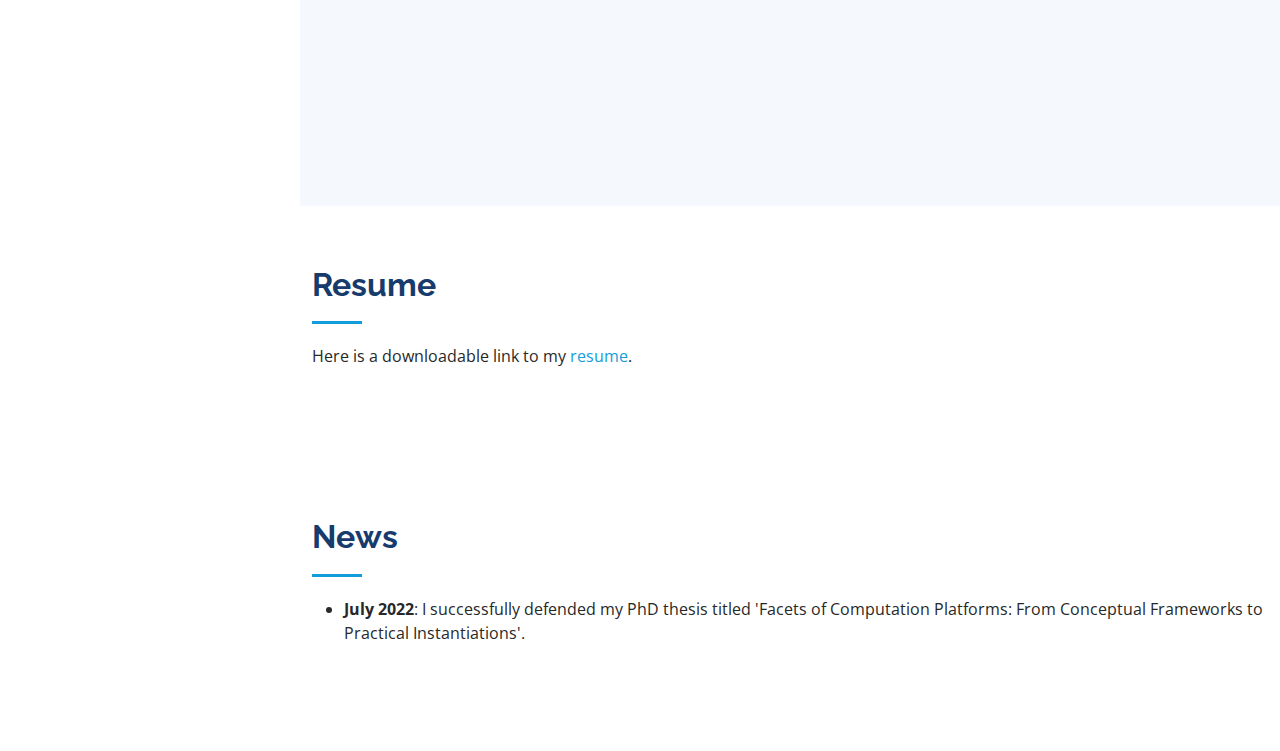
==== commit 45b5d584: "changed about me" ====
--- a/index.html
+++ b/index.html
@@ -95,7 +95,7 @@
             I was an undergraduate student at <a href="https://www.iiserkol.ac.in">Indian Institute of Science Education
               and Research (IISER) Kolkata</a> where I received the Director's Gold Medal for Excellence in Physics. I
             have worked as a Research Intern at the <a href="https://www.ualberta.ca">University of Alberta</a> and <a
-              href="https://www.uni-goettingen.de/en/1.html">University of Gottingen</a>.
+              href="https://www.uni-goettingen.de/en/1.html">University of Gottingen</a>.</p>
 
           <p>
             I love data wrangling and building machine learning models to extract predictive insights from it. In my
@@ -103,7 +103,6 @@
             I am an avid learner who loves to talk about new technologies and research.
           </p>
 
-          </p>
         </div>
 
         <!-- <div class="row">
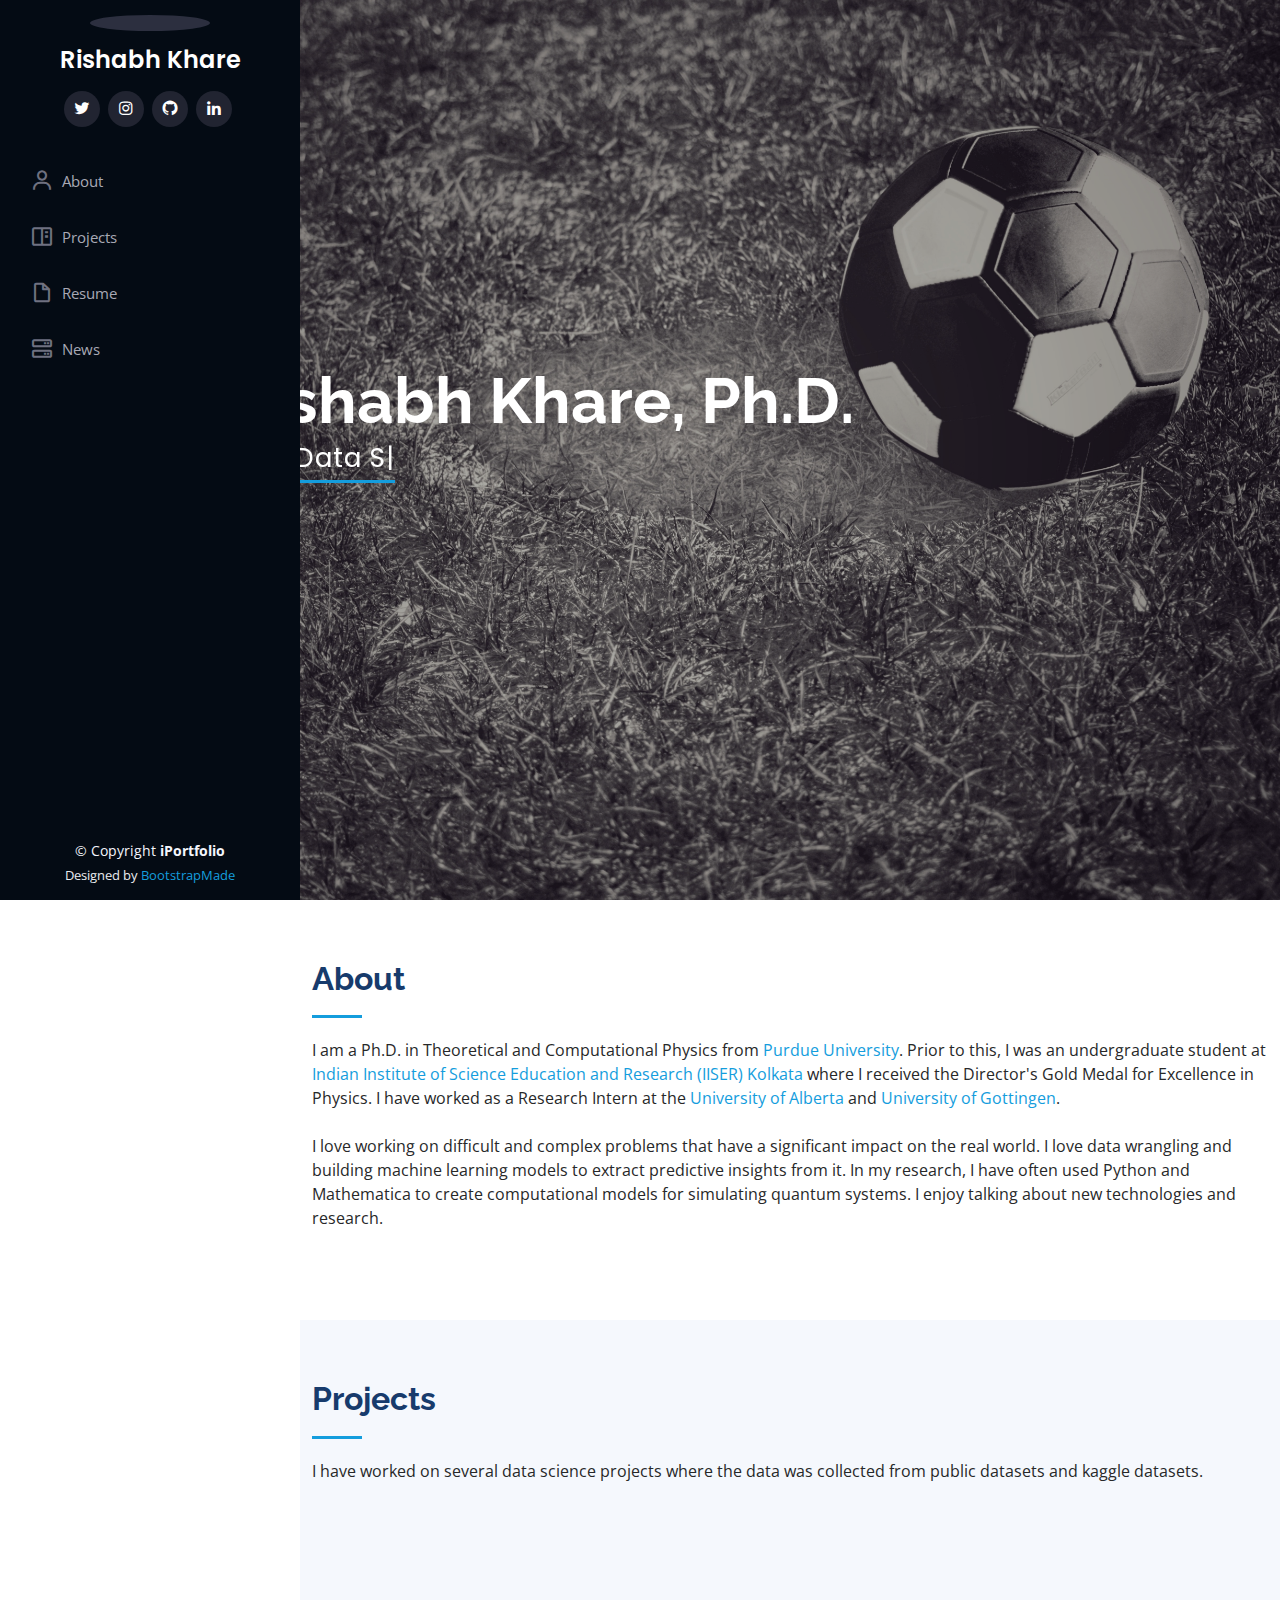
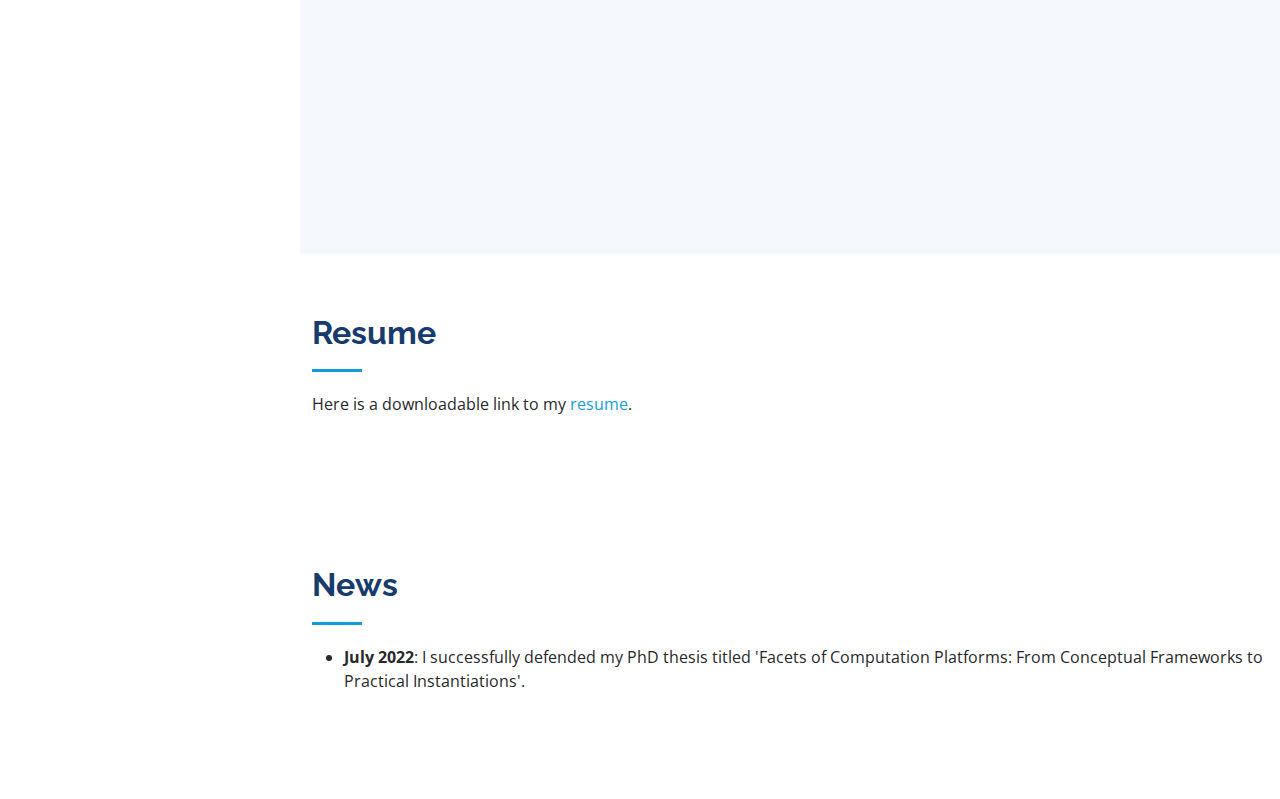
==== commit e40e869a: "changed bg" ====
--- a/index.html
+++ b/index.html
@@ -96,11 +96,12 @@
               and Research (IISER) Kolkata</a> where I received the Director's Gold Medal for Excellence in Physics. I
             have worked as a Research Intern at the <a href="https://www.ualberta.ca">University of Alberta</a> and <a
               href="https://www.uni-goettingen.de/en/1.html">University of Gottingen</a>.</p>
-
-          <p>
-            I love data wrangling and building machine learning models to extract predictive insights from it. In my
-            research, I have used Python and Mathematica to create computational models for simulating quantum systems.
-            I am an avid learner who loves to talk about new technologies and research.
+          <br>
+
+          <p> I love working on difficult and complex problems that have a significant impact on the real world. I love
+            data wrangling and building machine learning models to extract predictive insights from it. In my research,
+            I have often used Python and Mathematica to create computational models for simulating quantum systems. I
+            enjoy talking about new technologies and research.
           </p>
 
         </div>
--- a/assets/css/style.css
+++ b/assets/css/style.css
@@ -1,10 +1,10 @@
-/**
-* Template Name: iPortfolio - v3.7.0
-* Template URL: https://bootstrapmade.com/iportfolio-bootstrap-portfolio-websites-template/
-* Author: BootstrapMade.com
-* License: https://bootstrapmade.com/license/
-*/
-
+/**
+* Template Name: iPortfolio - v3.7.0
+* Template URL: https://bootstrapmade.com/iportfolio-bootstrap-portfolio-websites-template/
+* Author: BootstrapMade.com
+* License: https://bootstrapmade.com/license/
+*/
+
 /*--------------------------------------------------------------
 # General
 --------------------------------------------------------------*/
@@ -23,9 +23,15 @@
   text-decoration: none;
 }
 
-h1, h2, h3, h4, h5, h6 {
+h1,
+h2,
+h3,
+h4,
+h5,
+h6 {
   font-family: "Raleway", sans-serif;
 }
+
 
 /*--------------------------------------------------------------
 # Back to top button
@@ -43,15 +49,18 @@
   border-radius: 50px;
   transition: all 0.4s;
 }
+
 .back-to-top i {
   font-size: 28px;
   color: #fff;
   line-height: 0;
 }
+
 .back-to-top:hover {
   background: #2eafec;
   color: #fff;
 }
+
 .back-to-top.active {
   visibility: visible;
   opacity: 1;
@@ -73,12 +82,14 @@
   background: #040b14;
   overflow-y: auto;
 }
+
 #header .profile img {
   margin: 15px auto;
   display: block;
   width: 120px;
   border: 8px solid #2c2f3f;
 }
+
 #header .profile h1 {
   font-size: 24px;
   margin: 0;
@@ -88,10 +99,13 @@
   text-align-last: center;
   font-family: "Poppins", sans-serif;
 }
-#header .profile h1 a, #header .profile h1 a:hover {
+
+#header .profile h1 a,
+#header .profile h1 a:hover {
   color: #fff;
   text-decoration: none;
 }
+
 #header .profile .social-links a {
   font-size: 18px;
   display: inline-block;
@@ -106,6 +120,7 @@
   height: 36px;
   transition: 0.3s;
 }
+
 #header .profile .social-links a:hover {
   background: #149ddd;
   color: #fff;
@@ -125,6 +140,7 @@
     margin-left: 0;
   }
 }
+
 /*--------------------------------------------------------------
 # Navigation Menu
 --------------------------------------------------------------*/
@@ -132,16 +148,20 @@
 .nav-menu {
   padding: 30px 0 0 0;
 }
+
 .nav-menu * {
   margin: 0;
   padding: 0;
   list-style: none;
 }
-.nav-menu > ul > li {
+
+.nav-menu>ul>li {
   position: relative;
   white-space: nowrap;
 }
-.nav-menu a, .nav-menu a:focus {
+
+.nav-menu a,
+.nav-menu a:focus {
   display: flex;
   align-items: center;
   color: #a8a9b4;
@@ -150,16 +170,26 @@
   transition: 0.3s;
   font-size: 15px;
 }
-.nav-menu a i, .nav-menu a:focus i {
+
+.nav-menu a i,
+.nav-menu a:focus i {
   font-size: 24px;
   padding-right: 8px;
   color: #6f7180;
 }
-.nav-menu a:hover, .nav-menu .active, .nav-menu .active:focus, .nav-menu li:hover > a {
+
+.nav-menu a:hover,
+.nav-menu .active,
+.nav-menu .active:focus,
+.nav-menu li:hover>a {
   text-decoration: none;
   color: #fff;
 }
-.nav-menu a:hover i, .nav-menu .active i, .nav-menu .active:focus i, .nav-menu li:hover > a i {
+
+.nav-menu a:hover i,
+.nav-menu .active i,
+.nav-menu .active:focus i,
+.nav-menu li:hover>a i {
   color: #149ddd;
 }
 
@@ -188,6 +218,7 @@
 .mobile-nav-active {
   overflow: hidden;
 }
+
 .mobile-nav-active #header {
   left: 0;
 }
@@ -201,6 +232,7 @@
   background: url("../img/hero-bg.jpg") top center;
   background-size: cover;
 }
+
 #hero:before {
   content: "";
   background: rgba(5, 13, 24, 0.3);
@@ -211,11 +243,15 @@
   right: 0;
   z-index: 1;
 }
+
 #hero .hero-container {
   position: relative;
+  left: -100px;
+  /* added for changing the position */
   z-index: 2;
   min-width: 300px;
 }
+
 #hero h1 {
   margin: 0 0 10px 0;
   font-size: 64px;
@@ -223,28 +259,33 @@
   line-height: 56px;
   color: #fff;
 }
+
 #hero p {
   color: #fff;
   margin-bottom: 50px;
   font-size: 26px;
   font-family: "Poppins", sans-serif;
 }
+
 #hero p span {
   color: #fff;
   padding-bottom: 4px;
   letter-spacing: 1px;
   border-bottom: 3px solid #149ddd;
 }
+
 @media (min-width: 1024px) {
   #hero {
     background-attachment: fixed;
   }
 }
+
 @media (max-width: 768px) {
   #hero h1 {
     font-size: 28px;
     line-height: 36px;
   }
+
   #hero h2 {
     font-size: 18px;
     line-height: 24px;
@@ -267,6 +308,7 @@
 .section-title {
   padding-bottom: 30px;
 }
+
 .section-title h2 {
   font-size: 32px;
   font-weight: bold;
@@ -275,6 +317,7 @@
   position: relative;
   color: #173b6c;
 }
+
 .section-title h2::after {
   content: "";
   position: absolute;
@@ -285,6 +328,7 @@
   bottom: 0;
   left: 0;
 }
+
 .section-title p {
   margin-bottom: 0;
 }
@@ -297,24 +341,29 @@
   font-size: 26px;
   color: #173b6c;
 }
+
 .about .content ul {
   list-style: none;
   padding: 0;
 }
+
 .about .content ul li {
   margin-bottom: 20px;
   display: flex;
   align-items: center;
 }
+
 .about .content ul strong {
   margin-right: 10px;
 }
+
 .about .content ul i {
   font-size: 16px;
   margin-right: 5px;
   color: #149ddd;
   line-height: 0;
 }
+
 .about .content p:last-child {
   margin-bottom: 0;
 }
@@ -325,10 +374,12 @@
 .facts {
   padding-bottom: 30px;
 }
+
 .facts .count-box {
   padding: 30px;
   width: 100%;
 }
+
 .facts .count-box i {
   display: block;
   font-size: 44px;
@@ -336,6 +387,7 @@
   float: left;
   line-height: 0;
 }
+
 .facts .count-box span {
   font-size: 48px;
   line-height: 40px;
@@ -344,6 +396,7 @@
   color: #050d18;
   margin-left: 60px;
 }
+
 .facts .count-box p {
   padding: 15px 0 0 0;
   margin: 0 0 0 60px;
@@ -351,6 +404,7 @@
   font-size: 14px;
   color: #122f57;
 }
+
 .facts .count-box a {
   font-weight: 600;
   display: block;
@@ -360,6 +414,7 @@
   font-family: "Poppins", sans-serif;
   transition: ease-in-out 0.3s;
 }
+
 .facts .count-box a:hover {
   color: #1f5297;
 }
@@ -373,6 +428,7 @@
   background: none;
   border-radius: 0;
 }
+
 .skills .progress .skill {
   padding: 0;
   margin: 0 0 6px 0;
@@ -382,14 +438,17 @@
   font-family: "Poppins", sans-serif;
   color: #050d18;
 }
+
 .skills .progress .skill .val {
   float: right;
   font-style: normal;
 }
+
 .skills .progress-bar-wrap {
   background: #dce8f8;
   height: 10px;
 }
+
 .skills .progress-bar {
   width: 1px;
   height: 10px;
@@ -407,12 +466,14 @@
   margin-bottom: 20px;
   color: #050d18;
 }
+
 .resume .resume-item {
   padding: 0 0 20px 20px;
   margin-top: -2px;
   border-left: 2px solid #1f5297;
   position: relative;
 }
+
 .resume .resume-item h4 {
   line-height: 18px;
   font-size: 18px;
@@ -422,6 +483,7 @@
   color: #050d18;
   margin-bottom: 10px;
 }
+
 .resume .resume-item h5 {
   font-size: 16px;
   background: #e4edf9;
@@ -430,15 +492,19 @@
   font-weight: 600;
   margin-bottom: 10px;
 }
+
 .resume .resume-item ul {
   padding-left: 20px;
 }
+
 .resume .resume-item ul li {
   padding-bottom: 10px;
 }
+
 .resume .resume-item:last-child {
   padding-bottom: 0;
 }
+
 .resume .resume-item::before {
   content: "";
   position: absolute;
@@ -457,6 +523,7 @@
 .portfolio .portfolio-item {
   margin-bottom: 30px;
 }
+
 .portfolio #portfolio-flters {
   padding: 0;
   margin: 0 auto 35px auto;
@@ -466,6 +533,7 @@
   border-radius: 50px;
   padding: 2px 15px;
 }
+
 .portfolio #portfolio-flters li {
   cursor: pointer;
   display: inline-block;
@@ -478,18 +546,23 @@
   margin-bottom: 5px;
   transition: all 0.3s ease-in-out;
 }
-.portfolio #portfolio-flters li:hover, .portfolio #portfolio-flters li.filter-active {
+
+.portfolio #portfolio-flters li:hover,
+.portfolio #portfolio-flters li.filter-active {
   color: #149ddd;
 }
+
 .portfolio #portfolio-flters li:last-child {
   margin-right: 0;
 }
+
 .portfolio .portfolio-wrap {
   transition: 0.3s;
   position: relative;
   overflow: hidden;
   z-index: 1;
 }
+
 .portfolio .portfolio-wrap::before {
   content: "";
   background: rgba(255, 255, 255, 0.5);
@@ -502,6 +575,7 @@
   z-index: 2;
   opacity: 0;
 }
+
 .portfolio .portfolio-wrap .portfolio-links {
   opacity: 1;
   left: 0;
@@ -513,6 +587,7 @@
   display: flex;
   justify-content: center;
 }
+
 .portfolio .portfolio-wrap .portfolio-links a {
   color: #fff;
   font-size: 28px;
@@ -521,12 +596,15 @@
   transition: 0.3s;
   width: 50%;
 }
+
 .portfolio .portfolio-wrap .portfolio-links a:hover {
   background: rgba(20, 157, 221, 0.95);
 }
-.portfolio .portfolio-wrap .portfolio-links a + a {
+
+.portfolio .portfolio-wrap .portfolio-links a+a {
   border-left: 1px solid #37b3ed;
 }
+
 .portfolio .portfolio-wrap:hover::before {
   top: 0;
   left: 0;
@@ -534,6 +612,7 @@
   bottom: 0;
   opacity: 1;
 }
+
 .portfolio .portfolio-wrap:hover .portfolio-links {
   opacity: 1;
   bottom: 0;
@@ -545,13 +624,16 @@
 .portfolio-details {
   padding-top: 40px;
 }
+
 .portfolio-details .portfolio-details-slider img {
   width: 100%;
 }
+
 .portfolio-details .portfolio-details-slider .swiper-pagination {
   margin-top: 20px;
   position: relative;
 }
+
 .portfolio-details .portfolio-details-slider .swiper-pagination .swiper-pagination-bullet {
   width: 12px;
   height: 12px;
@@ -559,13 +641,16 @@
   opacity: 1;
   border: 1px solid #149ddd;
 }
+
 .portfolio-details .portfolio-details-slider .swiper-pagination .swiper-pagination-bullet-active {
   background-color: #149ddd;
 }
+
 .portfolio-details .portfolio-info {
-  padding: 30px;
+  padding: 60px;
   box-shadow: 0px 0 30px rgba(5, 13, 24, 0.08);
 }
+
 .portfolio-details .portfolio-info h3 {
   font-size: 22px;
   font-weight: 700;
@@ -573,22 +658,27 @@
   padding-bottom: 20px;
   border-bottom: 1px solid #eee;
 }
+
 .portfolio-details .portfolio-info ul {
   list-style: none;
   padding: 0;
   font-size: 15px;
 }
-.portfolio-details .portfolio-info ul li + li {
+
+.portfolio-details .portfolio-info ul li+li {
   margin-top: 10px;
 }
+
 .portfolio-details .portfolio-description {
   padding-top: 30px;
 }
+
 .portfolio-details .portfolio-description h2 {
   font-size: 26px;
   font-weight: 700;
   margin-bottom: 20px;
 }
+
 .portfolio-details .portfolio-description p {
   padding: 0;
 }
@@ -599,6 +689,7 @@
 .services .icon-box {
   margin-bottom: 20px;
 }
+
 .services .icon {
   float: left;
   display: flex;
@@ -611,29 +702,36 @@
   transition: 0.5s;
   border: 1px solid #149ddd;
 }
+
 .services .icon i {
   color: #fff;
   font-size: 24px;
   line-height: 0;
 }
+
 .services .icon-box:hover .icon {
   background: #fff;
 }
+
 .services .icon-box:hover .icon i {
   color: #149ddd;
 }
+
 .services .title {
   margin-left: 80px;
   font-weight: 700;
   margin-bottom: 15px;
   font-size: 18px;
 }
+
 .services .title a {
   color: #343a40;
 }
+
 .services .title a:hover {
   color: #149ddd;
 }
+
 .services .description {
   margin-left: 80px;
   line-height: 24px;
@@ -643,45 +741,55 @@
 /*--------------------------------------------------------------
 # Testimonials
 --------------------------------------------------------------*/
-.testimonials .testimonials-carousel, .testimonials .testimonials-slider {
+.testimonials .testimonials-carousel,
+.testimonials .testimonials-slider {
   overflow: hidden;
 }
+
 .testimonials .testimonial-item {
   box-sizing: content-box;
   text-align: center;
   min-height: 320px;
 }
+
 .testimonials .testimonial-item .testimonial-img {
   width: 90px;
   border-radius: 50%;
   margin: 0 auto;
 }
+
 .testimonials .testimonial-item h3 {
   font-size: 18px;
   font-weight: bold;
   margin: 10px 0 5px 0;
   color: #111;
 }
+
 .testimonials .testimonial-item h4 {
   font-size: 14px;
   color: #999;
   margin: 0;
 }
-.testimonials .testimonial-item .quote-icon-left, .testimonials .testimonial-item .quote-icon-right {
+
+.testimonials .testimonial-item .quote-icon-left,
+.testimonials .testimonial-item .quote-icon-right {
   color: #c3e8fa;
   font-size: 26px;
 }
+
 .testimonials .testimonial-item .quote-icon-left {
   display: inline-block;
   left: -5px;
   position: relative;
 }
+
 .testimonials .testimonial-item .quote-icon-right {
   display: inline-block;
   right: -5px;
   position: relative;
   top: 10px;
 }
+
 .testimonials .testimonial-item p {
   font-style: italic;
   margin: 0 15px 15px 15px;
@@ -692,6 +800,7 @@
   border-radius: 6px;
   box-shadow: 0px 2px 15px rgba(0, 0, 0, 0.1);
 }
+
 .testimonials .testimonial-item p::after {
   content: "";
   width: 0;
@@ -703,10 +812,12 @@
   bottom: -20px;
   left: calc(50% - 20px);
 }
+
 .testimonials .swiper-pagination {
   margin-top: 20px;
   position: relative;
 }
+
 .testimonials .swiper-pagination .swiper-pagination-bullet {
   width: 12px;
   height: 12px;
@@ -714,6 +825,7 @@
   opacity: 1;
   border: 1px solid #149ddd;
 }
+
 .testimonials .swiper-pagination .swiper-pagination-bullet-active {
   background-color: #149ddd;
 }
@@ -724,12 +836,14 @@
 .contact {
   padding-bottom: 130px;
 }
+
 .contact .info {
   padding: 30px;
   background: #fff;
   width: 100%;
   box-shadow: 0 0 24px 0 rgba(0, 0, 0, 0.12);
 }
+
 .contact .info i {
   font-size: 20px;
   color: #149ddd;
@@ -743,6 +857,7 @@
   border-radius: 50px;
   transition: all 0.3s ease-in-out;
 }
+
 .contact .info h4 {
   padding: 0 0 0 60px;
   font-size: 22px;
@@ -750,18 +865,22 @@
   margin-bottom: 5px;
   color: #050d18;
 }
+
 .contact .info p {
   padding: 0 0 10px 60px;
   margin-bottom: 20px;
   font-size: 14px;
   color: #173b6c;
 }
+
 .contact .info .email p {
   padding-top: 5px;
 }
+
 .contact .info .social-links {
   padding-left: 60px;
 }
+
 .contact .info .social-links a {
   font-size: 18px;
   display: inline-block;
@@ -776,23 +895,30 @@
   transition: 0.3s;
   margin-right: 10px;
 }
+
 .contact .info .social-links a:hover {
   background: #149ddd;
   color: #fff;
 }
-.contact .info .email:hover i, .contact .info .address:hover i, .contact .info .phone:hover i {
+
+.contact .info .email:hover i,
+.contact .info .address:hover i,
+.contact .info .phone:hover i {
   background: #149ddd;
   color: #fff;
 }
+
 .contact .php-email-form {
   width: 100%;
   padding: 30px;
   background: #fff;
   box-shadow: 0 0 24px 0 rgba(0, 0, 0, 0.12);
 }
+
 .contact .php-email-form .form-group {
   padding-bottom: 8px;
 }
+
 .contact .php-email-form .validate {
   display: none;
   color: red;
@@ -800,6 +926,7 @@
   font-weight: 400;
   font-size: 13px;
 }
+
 .contact .php-email-form .error-message {
   display: none;
   color: #fff;
@@ -808,9 +935,11 @@
   padding: 15px;
   font-weight: 600;
 }
-.contact .php-email-form .error-message br + br {
+
+.contact .php-email-form .error-message br+br {
   margin-top: 25px;
 }
+
 .contact .php-email-form .sent-message {
   display: none;
   color: #fff;
@@ -819,12 +948,14 @@
   padding: 15px;
   font-weight: 600;
 }
+
 .contact .php-email-form .loading {
   display: none;
   background: #fff;
   text-align: center;
   padding: 15px;
 }
+
 .contact .php-email-form .loading:before {
   content: "";
   display: inline-block;
@@ -837,23 +968,30 @@
   -webkit-animation: animate-loading 1s linear infinite;
   animation: animate-loading 1s linear infinite;
 }
+
 .contact .php-email-form .form-group {
   margin-bottom: 15px;
 }
+
 .contact .php-email-form label {
   padding-bottom: 8px;
 }
-.contact .php-email-form input, .contact .php-email-form textarea {
+
+.contact .php-email-form input,
+.contact .php-email-form textarea {
   border-radius: 0;
   box-shadow: none;
   font-size: 14px;
 }
+
 .contact .php-email-form input {
   height: 44px;
 }
+
 .contact .php-email-form textarea {
   padding: 10px 15px;
 }
+
 .contact .php-email-form button[type=submit] {
   background: #149ddd;
   border: 0;
@@ -862,21 +1000,26 @@
   transition: 0.4s;
   border-radius: 4px;
 }
+
 .contact .php-email-form button[type=submit]:hover {
   background: #37b3ed;
 }
+
 @-webkit-keyframes animate-loading {
   0% {
     transform: rotate(0deg);
   }
+
   100% {
     transform: rotate(360deg);
   }
 }
+
 @keyframes animate-loading {
   0% {
     transform: rotate(0deg);
   }
+
   100% {
     transform: rotate(360deg);
   }
@@ -889,10 +1032,12 @@
   padding: 20px 0;
   background: #f9f9f9;
 }
+
 .breadcrumbs h2 {
   font-size: 26px;
   font-weight: 300;
 }
+
 .breadcrumbs ol {
   display: flex;
   flex-wrap: wrap;
@@ -901,22 +1046,27 @@
   margin: 0;
   font-size: 15px;
 }
-.breadcrumbs ol li + li {
+
+.breadcrumbs ol li+li {
   padding-left: 10px;
 }
-.breadcrumbs ol li + li::before {
+
+.breadcrumbs ol li+li::before {
   display: inline-block;
   padding-right: 10px;
   color: #0e2442;
   content: "/";
 }
+
 @media (max-width: 768px) {
   .breadcrumbs .d-flex {
     display: block !important;
   }
+
   .breadcrumbs ol {
     display: block;
   }
+
   .breadcrumbs ol li {
     display: inline-block;
   }
@@ -936,15 +1086,18 @@
   z-index: 9999;
   background: #040b14;
 }
+
 #footer .copyright {
   text-align: center;
 }
+
 #footer .credits {
   padding-top: 5px;
   text-align: center;
   font-size: 13px;
   color: #eaebf0;
 }
+
 @media (max-width: 1199px) {
   #footer {
     position: static;
